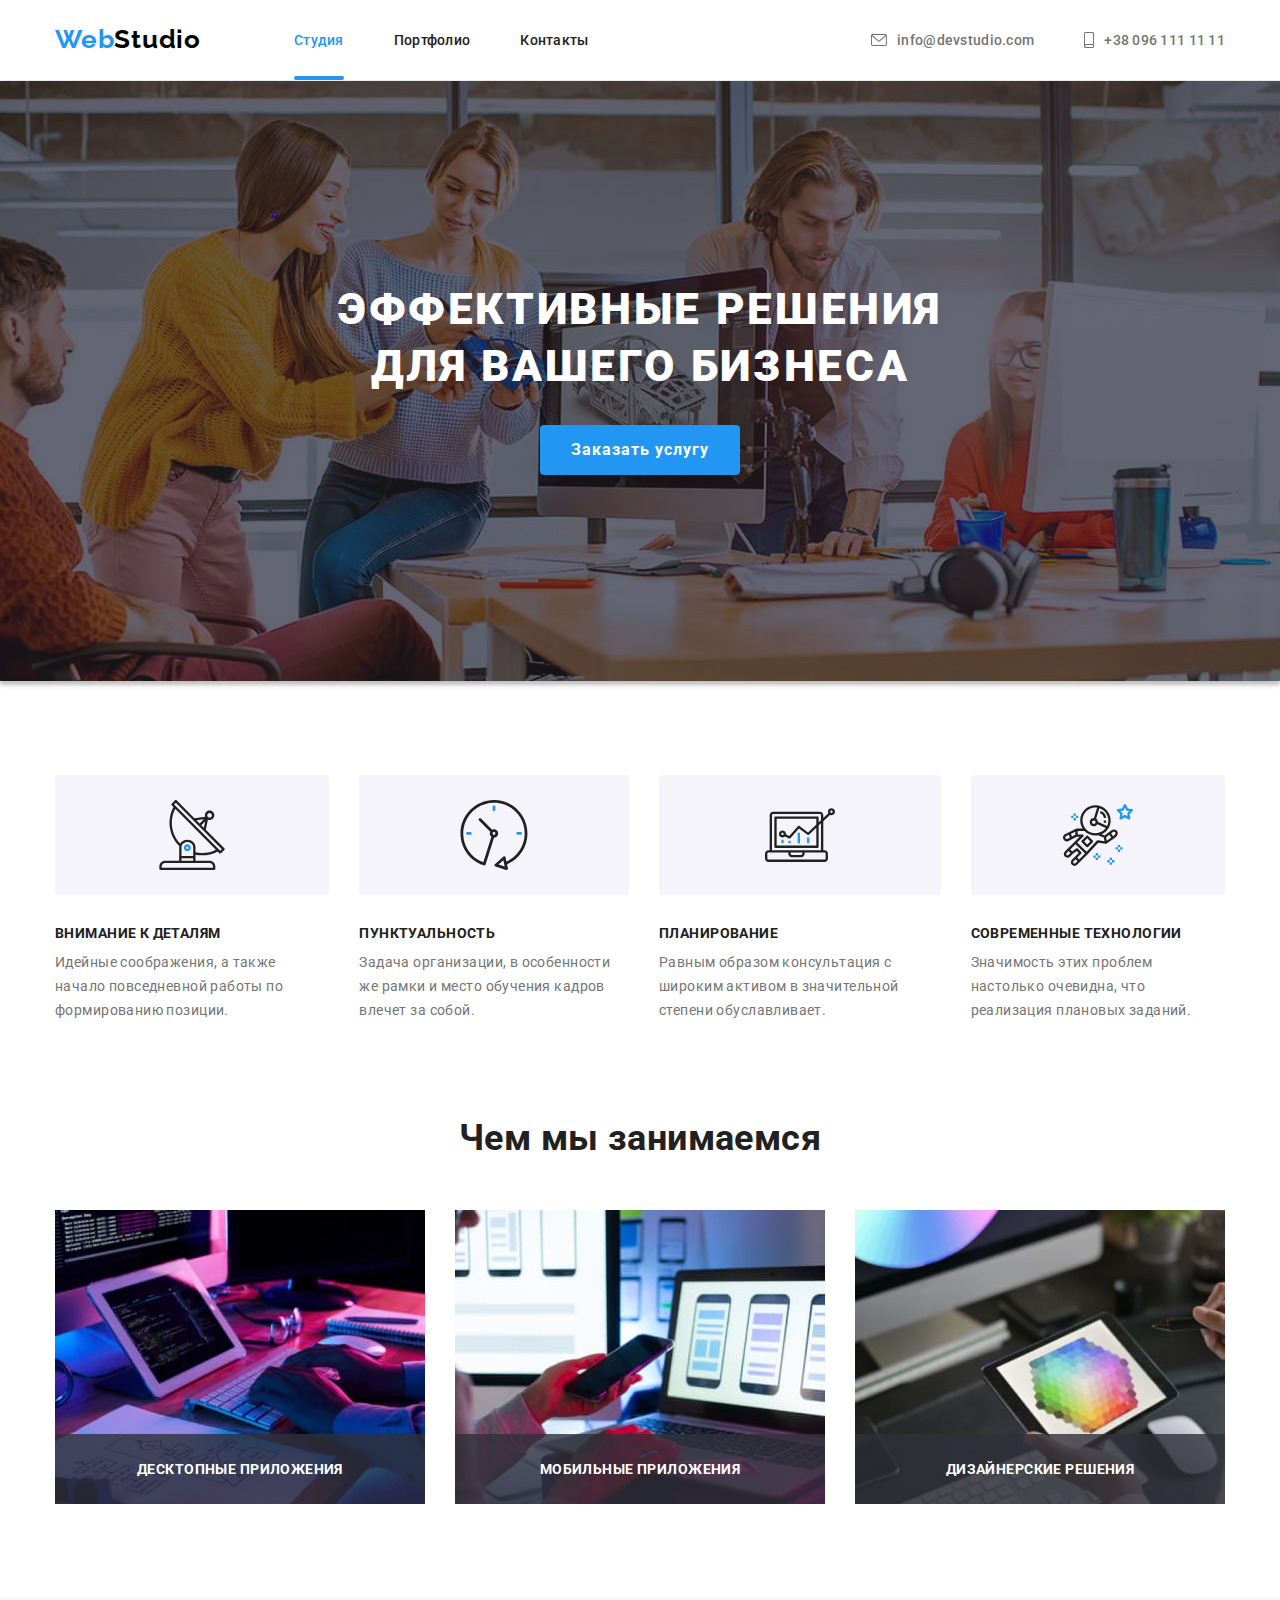
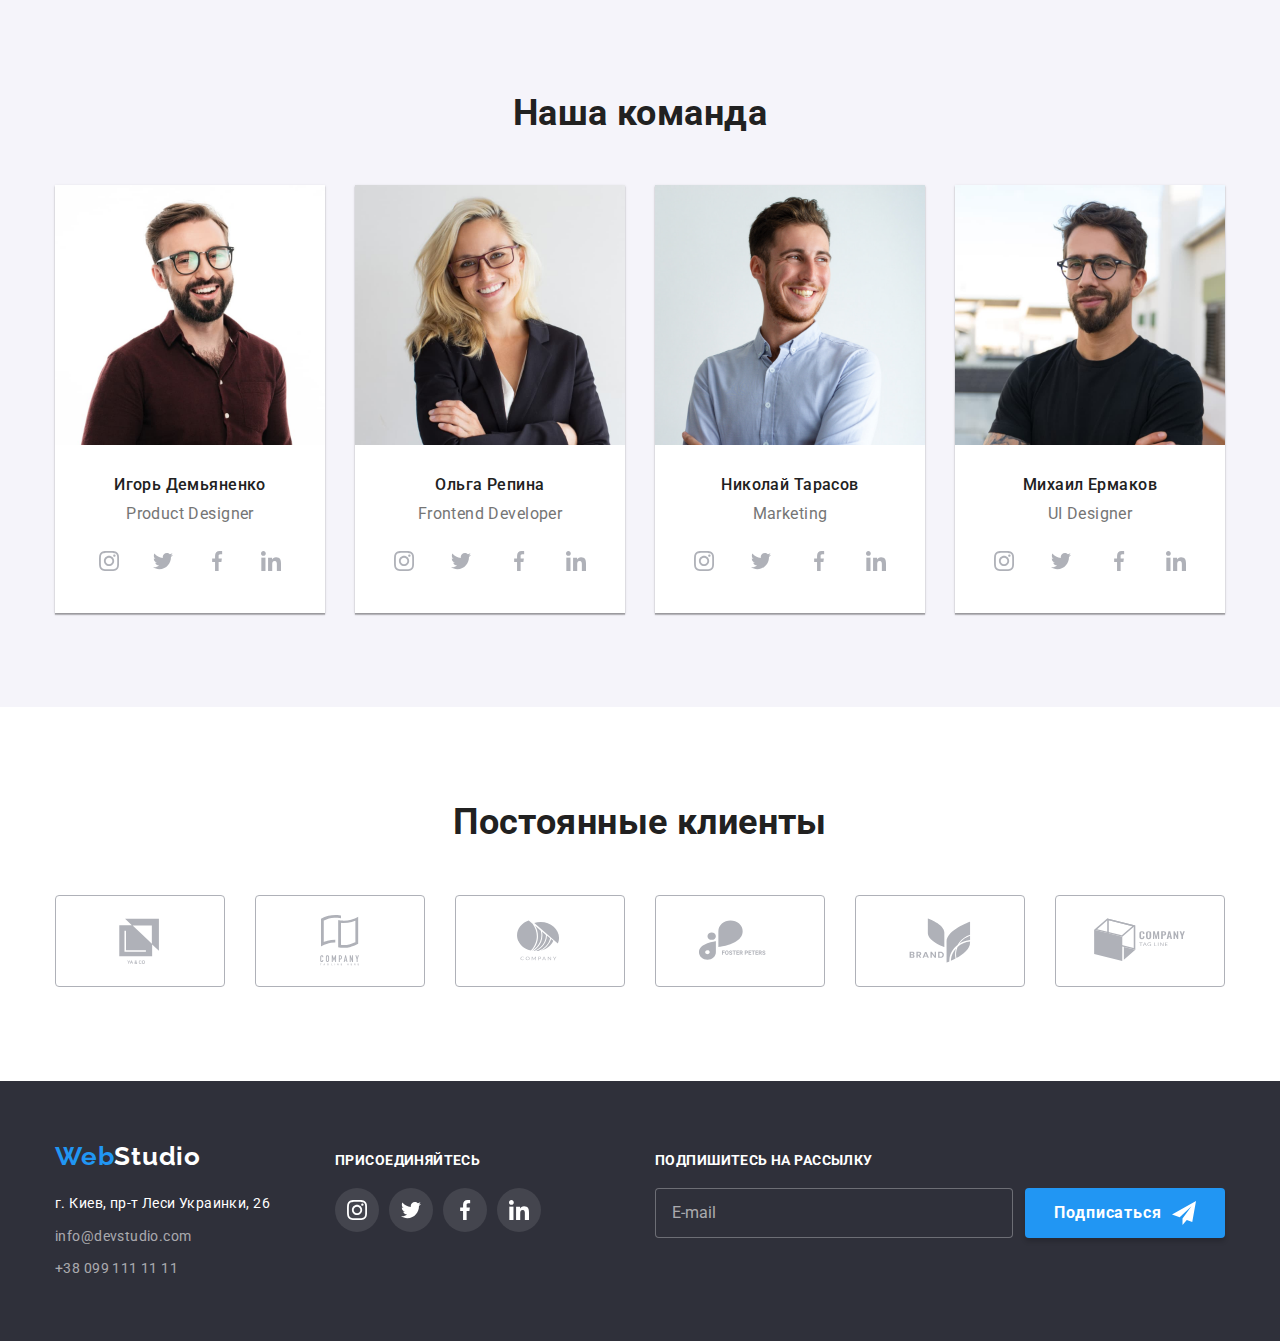
==== index.html @ 68d1105d "Initial commit" ====
<!DOCTYPE html>
<html lang="ru">
  <head>
    <meta charset="UTF-8" />
    <meta http-equiv="X-UA-Compatible" content="IE=edge" />
    <meta name="viewport" content="width=device-width, initial-scale=1.0" />
    <!-- font add-->
    <link rel="preconnect" href="https://fonts.googleapis.com" />
    <!-- оголошення майбутньго підключення-->
    <link rel="preconnect" href="https://fonts.gstatic.com" crossorigin />
    <link
      href="https://fonts.googleapis.com/css2?family=Raleway:wght@700&family=Roboto:wght@400;500;700;900&display=swap"
      rel="stylesheet"
    />
    <!-- normalaize - link sample + file downloaded -->
    <!-- https://cdnjs.cloudflare.com/ajax/libs/normalize/1.1.0/normalize.min.css -->
    <link rel="stylesheet" href="./css/modern-normalize.css" />
    <link rel="stylesheet" href="./css/styles.css" />

    <title>WebStudio</title>
  </head>
  <body class="body">
    <header class="header">
      <div class="container header-flex-box">
        <nav class="header-nav-flex-box">
          <a href="./index.html" lang="en" class="logo"
            ><span class="logo-accent"> Web</span>Studio</a
          >
          <ul class="header-menu">
            <li class="item">
              <a href="./index.html" class="header-link current underline">Студия</a>
            </li>
            <li class="item">
              <a href="./poftfolio.html" class="header-link">Портфолио</a>
            </li>
            <li class="item">
              <a href="#" class="header-link">Контакты</a>
            </li>
          </ul>
        </nav>

        <div class="header-kontakt-box">
          <ul class="header-kontakt">
            <li class="item">
              <a href="mailto:info@devstudio.com" lang="en" class="header-contact-link">
                <svg class="header-contact-mail-logo">
                  <use href="./images/logo/icons.svg#icon-envelope"></use>
                </svg>
                info@devstudio.com
              </a>
            </li>
            <li class="item">
              <a href="tel:+380961111111" class="header-contact-link">
                <svg class="header-contact-smart-logo">
                  <use href="./images/logo/icons.svg#icon-smartphone"></use>
                </svg>
                +38 096 111 11 11
              </a>
            </li>
          </ul>
        </div>
      </div>
    </header>

    <main>
      <!-- hero section -->
      <section class="section heroe heroe-background">
        <div class="container">
          <h1 class="heroe-header">Эффективные решения для вашего бизнеса</h1>
          <button type="button" class="order button" data-modal-open>Заказать услугу</button>
        </div>
      </section>

      <!-- advantages -->
      <section class="section">
        <h2 class="visually-hidden">список приимуществ</h2>
        <div class="container">
          <ul class="advantages-flex">
            <li class="adv-item">
              <div class="adv-icon-block">
                <svg><use href="./images/logo/icons.svg#icon-about-antenna-1"></use></svg>
              </div>
              <h3 class="advantages-list-header">Внимание к деталям</h3>
              <p class="advantages-text">
                Идейные соображения, а также начало повседневной работы по формированию позиции.
              </p>
            </li>
            <li class="adv-item">
              <div class="adv-icon-block">
                <svg><use href="./images/logo/icons.svg#icon-about-clock2"></use></svg>
              </div>
              <h3 class="advantages-list-header">Пунктуальность</h3>
              <p class="advantages-text">
                Задача организации, в особенности же рамки и место обучения кадров влечет за собой.
              </p>
            </li>

            <li class="adv-item">
              <div class="adv-icon-block">
                <svg><use href="./images/logo/icons.svg#icon-about-diagram-3"></use></svg>
              </div>
              <h3 class="advantages-list-header">Планирование</h3>
              <p class="advantages-text">
                Равным образом консультация с широким активом в значительной степени обуславливает.
              </p>
            </li>
            <li class="adv-item">
              <div class="adv-icon-block">
                <svg><use href="./images/logo/icons.svg#icon-about-astronau-4"></use></svg>
              </div>
              <h3 class="advantages-list-header">Современные технологии</h3>
              <p class="advantages-text">
                Значимость этих проблем настолько очевидна, что реализация плановых заданий.
              </p>
            </li>
          </ul>
        </div>
      </section>
      <!-- about -->
      <section class="section about">
        <div class="container">
          <h2 class="section-title">Чем мы занимаемся</h2>
          <ul class="about-title-margin about-box">
            <li>
              <div class="about-pic">
                <img
                  src="./images/softengineering.jpg"
                  width="370"
                  alt="разработка структуры и алгоритмов работы"
                />
                <div class="about-pic-discript">
                  <p>десктопные приложения</p>
                </div>
              </div>
            </li>
            <li>
              <div class="about-pic">
                <img
                  src="./images/ui-research.jpg"
                  width="370"
                  alt="разработка пользовательского интерфейса"
                />
                <div class="about-pic-discript">
                  <p>мобильные приложения</p>
                </div>
              </div>
            </li>
            <li>
              <div class="about-pic">
                <img src="./images/colordesign.jpg" width="370" alt="дизайн" />
                <div class="about-pic-discript">
                  <p>дизайнерские решения</p>
                </div>
              </div>
            </li>
          </ul>
        </div>
      </section>

      <!-- team members -->
      <section class="section team">
        <div class="container">
          <h2 class="section-title">Наша команда</h2>
          <ul class="team-box">
            <li class="team-member">
              <img
                src="./images/igor-demyanenko.jpg"
                width="270"
                alt="улыбающийся парень с бородой"
              />
              <h3 class="team-member-header">Игорь Демьяненко</h3>
              <p lang="en" class="team-member-text">Product Designer</p>
              <div class="team-member-socials">
                <ul class="social-box">
                  <li>
                    <a href="#">
                      <svg><use href="./images/logo/icons.svg#icon-soc-instagram"></use></svg>
                    </a>
                  </li>
                  <li>
                    <a href="#">
                      <svg><use href="./images/logo/icons.svg#icon-soc-twitter"></use></svg>
                    </a>
                  </li>
                  <li>
                    <a href="#">
                      <svg><use href="./images/logo/icons.svg#icon-soc-facebook"></use></svg>
                    </a>
                  </li>
                  <li>
                    <a href="#">
                      <svg><use href="./images/logo/icons.svg#icon-soc-linkedin"></use></svg>
                    </a>
                  </li>
                </ul>
              </div>
            </li>
            <li class="team-member">
              <img src="./images/olga-repina.jpg" width="270" alt="улыбающаяся девушка" />
              <h3 class="team-member-header">Ольга Репина</h3>
              <p lang="en" class="team-member-text">Frontend Developer</p>
              <div class="team-member-socials">
                <ul>
                  <li class="social-box">
                    <a href="#">
                      <svg><use href="./images/logo/icons.svg#icon-soc-instagram"></use></svg>
                    </a>
                  </li>
                  <li class="social-box">
                    <a href="#">
                      <svg><use href="./images/logo/icons.svg#icon-soc-twitter"></use></svg>
                    </a>
                  </li>
                  <li class="social-box">
                    <a href="#">
                      <svg><use href="./images/logo/icons.svg#icon-soc-facebook"></use></svg>
                    </a>
                  </li>
                  <li class="social-box">
                    <a href="#">
                      <svg><use href="./images/logo/icons.svg#icon-soc-linkedin"></use></svg>
                    </a>
                  </li>
                </ul>
              </div>
            </li>
            <li class="team-member">
              <img src="./images/nik-tarasov.jpg" width="270" alt="улыбающийся парень" />
              <h3 class="team-member-header">Николай Тарасов</h3>
              <p lang="en" class="team-member-text">Marketing</p>
              <div class="team-member-socials">
                <ul>
                  <li class="social-box">
                    <a href="#">
                      <svg><use href="./images/logo/icons.svg#icon-soc-instagram"></use></svg>
                    </a>
                  </li>
                  <li class="social-box">
                    <a href="#">
                      <svg><use href="./images/logo/icons.svg#icon-soc-twitter"></use></svg>
                    </a>
                  </li>
                  <li class="social-box">
                    <a href="#">
                      <svg><use href="./images/logo/icons.svg#icon-soc-facebook"></use></svg>
                    </a>
                  </li>
                  <li class="social-box">
                    <a href="#">
                      <svg><use href="./images/logo/icons.svg#icon-soc-linkedin"></use></svg>
                    </a>
                  </li>
                </ul>
              </div>
            </li>
            <li class="team-member">
              <img
                src="./images/mihail-ermakov.jpg"
                width="270"
                alt="другой улыбчивый бородатый парень"
              />
              <h3 class="team-member-header">Михаил Ермаков</h3>
              <p lang="en" class="team-member-text">UI Designer</p>
              <div class="team-member-socials">
                <ul>
                  <li class="social-box">
                    <a href="#">
                      <svg><use href="./images/logo/icons.svg#icon-soc-instagram"></use></svg>
                    </a>
                  </li>
                  <li class="social-box">
                    <a href="#">
                      <svg><use href="./images/logo/icons.svg#icon-soc-twitter"></use></svg>
                    </a>
                  </li>
                  <li class="social-box">
                    <a href="#">
                      <svg><use href="./images/logo/icons.svg#icon-soc-facebook"></use></svg>
                    </a>
                  </li>
                  <li class="social-box">
                    <a href="#">
                      <svg><use href="./images/logo/icons.svg#icon-soc-linkedin"></use></svg>
                    </a>
                  </li>
                </ul>
              </div>
            </li>
          </ul>
        </div>
      </section>
      <!-- clients -->
      <section class="section clients">
        <div class="container">
          <h2 class="section-title">Постоянные клиенты</h2>
          <ul class="clients-flex">
            <li>
              <a href="#" class="client-list-item"
                ><svg><use href="./images/logo/icons.svg#icon-p-yg"></use></svg>
              </a>
            </li>
            <li>
              <a href="#" class="client-list-item">
                <svg><use href="./images/logo/icons.svg#icon-p-windows"></use></svg>
              </a>
            </li>
            <li>
              <a href="#" class="client-list-item">
                <svg><use href="./images/logo/icons.svg#icon-p-nut-shell"></use></svg>
              </a>
            </li>
            <li>
              <a href="#" class="client-list-item">
                <svg><use href="./images/logo/icons.svg#icon-p-foster"></use></svg>
              </a>
            </li>
            <li>
              <a href="#" class="client-list-item">
                <svg><use href="./images/logo/icons.svg#icon-p-soy-brand"></use></svg>
              </a>
            </li>
            <li>
              <a href="#" class="client-list-item">
                <svg><use href="./images/logo/icons.svg#icon-p-box-company"></use></svg>
              </a>
            </li>
          </ul>
        </div>
      </section>
    </main>
    <!-- Footrer-->
    <footer class="footer">
      <div class="container">
        <div class="footer-flex">
          <div class="adress-block">
            <a href="./index.html" lang="en" class="footer-logo logo"
              ><span class="logo-accent"> Web</span>Studio</a
            >
            <address>
              <ul class="footer-list">
                <li class="item">
                  <a
                    href="https://goo.gl/maps/paLrzJ1DZaffjFaJ6"
                    target="_blank"
                    rel="noopener noreferrer"
                    class="footer-adress"
                  >
                    г. Киев, пр-т Леси Украинки, 26
                  </a>
                </li>
                <li class="item">
                  <a href="mailto:info@devstudio.com" lang="en" class="footer-contact"
                    >info@devstudio.com</a
                  >
                </li>
                <li class="item">
                  <a href="tel:+380991111111" class="footer-contact">+38 099 111 11 11</a>
                </li>
              </ul>
            </address>
          </div>

          <div class="footer-socials">
            <p>присоединяйтесь</p>
            <div>
              <ul class="footer-social-links-block">
                <li>
                  <a href="#">
                    <svg>
                      <use href="./images/logo/icons.svg#icon-soc-instagram"></use>
                    </svg>
                  </a>
                </li>
                <li>
                  <a href="#">
                    <svg>
                      <use href="./images/logo/icons.svg#icon-soc-twitter"></use>
                    </svg>
                  </a>
                </li>
                <li>
                  <a href="#">
                    <svg>
                      <use href="./images/logo/icons.svg#icon-soc-facebook"></use>
                    </svg>
                  </a>
                </li>
                <li>
                  <a href="#">
                    <svg>
                      <use href="./images/logo/icons.svg#icon-soc-linkedin"></use>
                    </svg>
                  </a>
                </li>
              </ul>
            </div>
          </div>

          <div class="footer-subscribe">
            <p>Подпишитесь на рассылку</p>

            <form class="footer-subscribe-form">
            <label for="subscibe-email"></label>
            <input type="email" name="subscibe-email" id="subscibe-email" class="subscribe-email-box"
            placeholder="E-mail"/>
            <button type="submit" class="subs button">
                Подписаться
                <svg class="subs-button-icon">
                  <use href="./images/logo/icons.svg#icon-subscribe-icon"></use>
                </svg>
            </button>
            </form>
          </div>
        </div>

          
        </div>
      </div>
    </footer>

    <!-- modal -->
    <section>
      <div class="modal-overlay is-hidden" data-modal>
        <div class="modal-box">
          <button type="button" class="modal-close-button" data-modal-close>
            <svg class="modal-close-button-icon">
              <use href="./images/logo/icons.svg#icon-close-cross"></use>
            </svg>
          </button>

               
          <form class="contact-request-form" name="contact-request-form" autocomplete="on">
             <h3>Оставьте свои данные, мы вам перезвоним</h3>
            <div class="form-field">
              <label for="name" class="form-input-title">Имя</label>
              <div class="form-input-inner">
                <input id="name" type="text" name="request-name" class="form-input-cell" />
                <svg class="form-input-icon">
                  <use href="./images/logo/icons.svg#icon-form-name"></use>
                </svg>
              </div>
            </div>
            <div class="form-field">
              <label for="phone" class="form-input-title">Телефон</label>
              <div class="form-input-inner">
                <input id="phone" type="tel" name="request-phone" class="form-input-cell" />
                <svg class="form-input-icon">
                  <use href="./images/logo/icons.svg#icon-form-phone"></use>
                </svg>
              </div>
            </div>
            <div class="form-field">
              <label for="email" class="form-input-title">Почта</label>
              <div class="form-input-inner">
                <input id="email" type="email" name="request-email" class="form-input-cell" />
                <svg class="form-input-icon">
                  <use href="./images/logo/icons.svg#icon-form-mail"></use>
                </svg>
              </div>
            </div>
            <div class="form-field">
              <label for="comment" class="form-input-title">Комментарий</label>
              <textarea
              id="comment"
              name="comment"
              class="form-input-cell"
              placeholder="Введите текст"></textarea>
            </div>

            <div class="licence-agree-check">
              <input id="form-licence" type="checkbox"    
                name="hobby" value="sports" checked class="licence-checkbox"/>
             
              <label for="form-licence" class="licence-link">
                 <span class="icon-input"></span>
                  Соглашаюсь с рассылкой и принимаю &nbsp;
                  <a href="#"> Условия договора</a>
              </label>
            </div>
            <button type="submit" class="form button">Отправить</button>
          </form>
          
        </div>
      </div>
    </section>
    <script src="./js/modal.js"></script>
  </body>
</html>
---- css/styles.css ----
:root {
  --accent-color: #2196f3;
  --hover-accent-color: #188ce8;
  --header-contact-color: #757575;
  --header-link-color: #212121;
  --plain-text: #757575;
  --header-color: #212121;
  --background-white: #ffffff;
  --contrast-background: #2f303a;
  --body-accent-background: #f5f4fa;
  --footer-contact-color: rgba(255, 255, 255, 0.6);
  --dark-color-for-light-theme-logo: #000000;
  --light-color-for-dark-theme-logo: #ffffff;
  --project-list-border: #eeeeee;
  --header-border: #ececec;
  --social-madia-logo-color: #afb1b8;
  --heroe-background: #c4c4c4;
  --heroe-overlay: rgba(47, 48, 58, 0.4);
  --project-overlay: rgba(33, 150, 243, 0.9);
  --modal-over-color: rgba(0, 0, 0, 0.2);
  --footer-social-background: rgba(255, 255, 255, 0.1);
  --footer-modal-border-color: rgba(255, 255, 255, 0.3);
  --about-gradient-color: rgba(47, 48, 58, 0.8);
  --time-func: cubic-bezier(0.4, 0, 0.2, 1);
  --form-input-border: rgba(33, 33, 33, 0.2);
  --placeholder-text-color: rgba(117, 117, 117, 0.5);
  --button-shadow-color: rgba(0, 0, 0, 0.15);
}

/* Стили для обнуления верхних отступов у элементов */
h1,
h2,
h3,
p,
ul,
li {
  list-style: none;
  padding: 0px;
  margin: 0px;
}

/* Класс для обнуления базовых свойств у списков (ul) */
/* .list { */
/* list-style: none; */
/* padding-left: 0; */
/* margin: 0; */
/* } */

/* Класс для обнуления базовых свойств у ссылок */
a {
  text-decoration: none;
  color: inherit;
}

/* Свойства для корректного отображения картинок */
img,
svg {
  display: block;
  max-width: 100%;
  height: auto;
}

/* input, */
/* textarea { */
/* outline: none; */
/* } */

/* Свойства для обнуления курсива у address */

/* address { */
/* font-style: normal; */
/* }  */

*:focus-visible {
  outline: 1px solid var(--hover-accent-color);
}

.visually-hidden {
  position: absolute;
  width: 1px;
  height: 1px;
  margin: -1px;
  border: 0;
  padding: 0;
  white-space: nowrap;
  clip-path: inset(100%);
  clip: rect(0 0 0 0);
  overflow: hidden;
}

.body {
  font-family: 'Roboto', 'Arial', sans-serif;
  background-color: var(--background-white);
  color: var(--plain-text);
  font-size: 14px;
  letter-spacing: 0.03em;
}

.container {
  width: 1200px;
  padding-left: 15px;
  padding-right: 15px;
  margin-left: auto;
  margin-right: auto;
}

.section {
  padding-top: 94px;
  padding-bottom: 94px;
  text-align: center;
}

.header-flex-box {
  display: flex;
  align-items: center;
}

.header-nav-flex-box {
  display: flex;
  align-items: center;
}

.header-menu {
  display: flex;
  margin-left: 93px;
}

.header-menu .item + .item {
  margin-left: 50px;
}

.header-kontakt-box {
  margin-left: auto;
}

.header-kontakt {
  display: flex;
  color: var(--header-contact-color);
  align-items: center;
}

.header-kontakt > .item:nth-child(2) {
  margin-left: 50px;
}

.header-contact-smart-logo {
  width: 10px;
  height: 16px;
  margin-right: 10px;
  fill: currentColor;
}
.header-contact-mail-logo {
  width: 16px;
  height: 12px;
  margin-right: 10px;
  fill: currentColor;
}

.logo-accent {
  color: var(--accent-color);
}

.header {
  background-color: var(--background-white);
  text-decoration: none;
  font-weight: 500;
  line-height: 1.15;
  letter-spacing: 0.02em;
  border-bottom: 1px solid var(--header-border);
}

.header-link {
  display: block; /* превращает в блочный элемент*/
  color: var(--header-link-color);
  text-decoration: none;
  padding-top: 32px; /* применение именно для линка увеличивает рабочую зону ссілки*/
  padding-bottom: 32px;
  transition: color 250ms var(--time-func);
}

.logo {
  text-decoration: none;
  font-family: 'Raleway', 'Arial', sans-serif;
  font-weight: 700;
  font-size: 26px;
  line-height: 1.2;
  letter-spacing: 0.03em;
  color: var(--dark-color-for-light-theme-logo);
}

.header-contact-link {
  display: flex;
  align-items: center;
  color: var(--header-contact-color);
  text-decoration: none;
  padding-top: 32px;
  /* применение именно для линка увеличивает рабочую зону ссілки*/
  padding-bottom: 32px;
  transition: color 250ms var(--time-func);
}

.header-contact-link:hover,
.header-contact-link:focus,
.header-contact-link:active {
  color: var(--accent-color);
}

.header-link:hover,
.header-link:focus,
.header-link:active,
.current {
  color: var(--accent-color);
}

.current.underline {
  position: relative;
}

.underline::after {
  content: '';
  position: absolute;
  display: block;
  width: 100%;
  height: 4px;
  border-radius: 2px;
  background-color: var(--accent-color);
  bottom: 0px;
}

.heroe {
  position: relative;
  padding-top: 200px;
  padding-bottom: 200px;
  background-color: var(--heroe-background);
  box-shadow: 0px 4px 4px rgba(0, 0, 0, 0.25);
}

.heroe-background {
  max-width: 1600px;
  height: 600px;
  margin-left: auto;
  margin-right: auto;
  background-image: linear-gradient(to right, var(--heroe-overlay), var(--heroe-overlay)),
    url(../images/main-page/hero-background.jpg);
  background-repeat: no-repeat;
  background-position: center;
  background-size: cover;
}

.heroe-header {
  width: 700px;
  margin-left: auto;
  margin-right: auto;
  color: var(--light-color-for-dark-theme-logo);
  font-weight: 900;
  font-size: 44px;
  line-height: 1.3;
  text-transform: uppercase;
  letter-spacing: 0.06em;
}

.button {
  min-width: 200px;
  min-height: 50px;
  text-align: center;
  color: var(--light-color-for-dark-theme-logo);
  background-color: var(--accent-color);
  border: 1px solid transparent;
  cursor: pointer;
  /* padding-top: 10px;
  padding-bottom: 10px; */
  border-radius: 4px;
  font-weight: 700;
  font-size: 16px;
  line-height: 1.88;
  letter-spacing: 0.06em;
  box-shadow: 0px 4px 4px var(--button-shadow-color);
  transition: box-shadow 250ms var(--time-func), background-color 250ms var(--time-func);
}

.order.button {
  margin-top: 30px;
}
/* .oredr */
.button:hover,
.button:focus {
  background-color: var(--hover-accent-color);
  box-shadow: 0px 4px 4px var(--button-shadow-color);
}

.modal-close-button {
  position: absolute;
  top: 8px;
  right: 8px;

  padding: 0;
  display: flex;
  /* margin: 8px; */
  width: 30px;
  height: 30px;
  border: 1px solid rgba(0, 0, 0, 0.1);
  border-radius: 50%;
  background-color: var(--background-white);
  color: var(--dark-color-for-light-theme-logo);
  align-items: center;
  justify-content: center;
  transition: color 250ms var(--time-func);
}

.modal-close-button-icon {
  display: block;
  width: 11px;
  height: 11px;
  fill: currentColor;
}

.modal-close-button:hover,
.modal-close-button:focus {
  color: var(--hover-accent-color);
}

.modal-overlay.is-hidden {
  opacity: 0;
  pointer-events: none;
  visibility: hidden;
}

.advantages-flex {
  display: flex;
  text-align: left;
}

.advantages-flex > .item {
  width: 270px;
}

.advantages-flex .adv-item + .adv-item {
  margin-left: 30px;
}

.adv-item svg {
  width: 70px;
  height: 70px;
}

.adv-icon-block {
  display: flex;
  align-items: center;
  justify-content: center;
  height: 120px;
  border-radius: 4px;
  background-color: var(--body-accent-background);
}

.advantages-list-header {
  margin-top: 30px;
  font-size: 14px;
  line-height: 1.15;
  margin-bottom: 10px;
  text-transform: uppercase;
  color: var(--header-color);
}
.advantages-text {
  line-height: 1.7;
}

.about {
  padding-top: 0px;
}

.about-box {
  display: flex;
  justify-content: space-between;
}

.about-pic {
  position: relative;
}

.about-pic-discript {
  display: flex;
  align-items: center;
  justify-content: center;
  position: absolute;
  bottom: 0;
  width: 100%;
  height: 70px;
  background-image: linear-gradient(
    to right,
    var(--about-gradient-color),
    var(--about-gradient-color)
  );
}

.about-pic-discript p {
  text-align: center;
  text-transform: uppercase;
  font-weight: 700;
  color: var(--light-color-for-dark-theme-logo);
}

.section-title {
  font-size: 36px;
  line-height: 1.2;

  color: var(--header-color);
  margin-bottom: 50px;
}

.team {
  background-color: var(--body-accent-background);
}

.team-member-header {
  font-weight: 500;
  font-size: 16px;
  line-height: 1.2;
  padding-top: 30px;
  color: var(--header-color);
}

.team-member-text {
  font-weight: 400;
  font-size: 16px;
  line-height: 1.2;
  margin-top: 10px;
}

.team-member {
  background-color: var(--background-white);
  box-shadow: 0px 1px 3px rgba(0, 0, 0, 0.12), 0px 1px 1px rgba(0, 0, 0, 0.14),
    0px 2px 1px rgba(0, 0, 0, 0.2);
  padding-bottom: 30px;
}

.team-box {
  display: flex;
  justify-content: space-between;
}

.social-box {
  display: inline-flex;
  color: var(--social-madia-logo-color);
  margin-left: auto;
  margin-right: auto;
}

.social-box a {
  display: flex;
  justify-content: center;
  align-items: center;
  fill: currentColor;
  border-radius: 50px;
  height: 44px;
  width: 44px;
  transition: color 250ms var(--time-func), background-color 250ms var(--time-func);
}

.social-box svg {
  width: 20px;
  height: 20px;
}

.social-box a:hover,
.social-box a:focus {
  background-color: var(--accent-color);
  color: var(--background-white);
  outline: none;
}

.team-member-socials {
  margin-top: 16px;
}

.team-member-socials li + li {
  margin-left: 10px;
}

.clients {
  background-color: var(--background-white);
}

.clients-flex {
  display: flex;
  justify-content: center;
  color: var(--social-madia-logo-color);
}

.client-list-item {
  display: flex;
  width: 170px;
  height: 92px;
  padding: 16px 32px;
  border: 1px solid var(--social-madia-logo-color);
  border-radius: 4px;
  transition: color 250ms var(--time-func), border-color 250ms var(--time-func);
}

.client-list-item svg {
  max-width: 100%;
  max-height: 100%;
  fill: currentColor;
}

.clients-flex li + li {
  margin-left: 30px;
}

.client-list-item:hover,
.client-list-item:focus {
  color: var(--accent-color);
  border-color: var(--accent-color);
  outline: none;
}

/* footer */

.footer {
  background-color: var(--contrast-background);
  padding-top: 60px;
  padding-bottom: 60px;
}

.footer-logo {
  color: var(--light-color-for-dark-theme-logo);
  text-decoration: none;
}

.footer-flex {
  display: flex;
  align-items: baseline;
}

.adress-block {
  width: 230px;
}

.footer-socials {
  margin-left: 50px;
}

.footer-socials > p {
  font-weight: 700;
  text-transform: uppercase;
  color: var(--light-color-for-dark-theme-logo);
}

.footer-social-links-block {
  display: flex;
  margin-top: 20px;
}

.footer-social-links-block a {
  display: flex;
  align-items: center;
  justify-content: center;
  width: 44px;
  height: 44px;
  border-radius: 50%;
  background-color: var(--footer-social-background);
  color: var(--light-color-for-dark-theme-logo);
  transition: background-color 250ms var(--time-func);
}

.footer-social-links-block li + li {
  margin-left: 10px;
}

.footer-social-links-block svg {
  width: 20px;
  height: 20px;
  fill: currentcolor;
}

.footer-social-links-block a:hover,
.footer-social-links-block a:focus {
  background-color: var(--accent-color);
  outline: none;
}

.footer-contact {
  font-style: normal;
  text-decoration: none;
  line-height: 1.7;
  color: var(--footer-contact-color);
  transition: color 250ms var(--time-func);
}

.footer-contact:hover,
.footer-contact:focus,
.footer-contact:active {
  color: var(--accent-color);
}

.footer-adress {
  font-style: normal;
  text-decoration: none;
  line-height: 1.7;
  color: var(--light-color-for-dark-theme-logo);
}

.footer-list .item + .item {
  margin-top: 9px;
}

.footer address {
  margin-top: 20px;
}

.footer-subscribe-form {
  margin-top: 20px;
  display: inline-flex;
}

.subscribe-email-box {
  height: 50px;
  width: 358px;
  padding: 15px 16px;
  border: 1px solid var(--footer-modal-border-color);
  border-radius: 4px;
  background-color: var(--contrast-background);
  color: var(--light-color-for-dark-theme-logo);
  font-size: 16px;
  line-height: 1.25;
  transition: border 250ms var(--time-func);
}

.subscribe-email-box::placeholder {
  color: var(--footer-contact-color);
}

.subscribe-email-box:hover,
.subscribe-email-box:focus {
  border: 1px solid var(--light-color-for-dark-theme-logo);
}

.footer-subscribe {
  margin-left: auto;
}

.footer-subscribe > p {
  font-weight: 700;
  text-transform: uppercase;
  color: var(--light-color-for-dark-theme-logo);
}

.subs.button {
  margin-left: 12px;
  display: flex;
  align-items: center;
  justify-content: center;
}

.subs-button-icon {
  height: 24px;
  width: 24px;
  fill: currentColor;
  margin-left: 10px;
}

/* protfolio page */

.portfolio-select-box {
  display: flex;
  justify-content: center;
}

.footer-social-links-block {
  display: flex;
}

.portfolio {
  padding-top: 94px;
  padding-bottom: 6px;
}

.portfolio-buttons {
  font-family: 'Roboto', 'Arial', sans-serif;
  background-color: var(--body-accent-background);
  cursor: pointer;
  border: none;
  padding: 6px 22px 6px 22px;
  border-width: 2px;
  border-radius: 4px;
  font-weight: 500;
  font-size: 16px;
  line-height: 1.8;
  letter-spacing: 0.03em;
  color: var(--header-color);

  transition: color 250ms var(--time-func), background-color 250ms var(--time-func),
    box-shadow 250ms var(--time-func);
}

.portfolio-buttons.active {
  background-color: var(--accent-color);
  color: var(--light-color-for-dark-theme-logo);
  box-shadow: 0px 3px 1px rgba(0, 0, 0, 0.1), 0px 1px 2px rgba(0, 0, 0, 0.08),
    0px 2px 2px rgba(0, 0, 0, 0.12);
  border-radius: 4px;
}

.portfolio-buttons:hover,
.portfolio-buttons:focus {
  background-color: var(--accent-color);
  color: var(--light-color-for-dark-theme-logo);
  box-shadow: 0px 3px 1px rgba(0, 0, 0, 0.1), 0px 1px 2px rgba(0, 0, 0, 0.08),
    0px 2px 2px rgba(0, 0, 0, 0.12);
}

.flex-menu-item:not(:last-child) {
  margin-right: 8px;
}

.project-samples {
  margin-top: 50px;
}

.project-list-box {
  display: flex;
  flex-wrap: wrap;
}

.project-item {
  /* display: block; */
  margin-right: 30px;
  margin-bottom: 30px;
  text-align: left;
}

.project-item-link {
  display: block;
  transition: box-shadow 250ms var(--time-func);
}

.project-item-link:hover,
.project-item-link:focus {
  box-shadow: 0px 1px 1px rgba(0, 0, 0, 0.12), 0px 4px 4px rgba(0, 0, 0, 0.06),
    1px 4px 6px rgba(0, 0, 0, 0.16);
  cursor: pointer;
}

.project-item-link:hover .project-over-text {
  transform: translatey(0);
}

.project-item:nth-child(3n) {
  margin-right: 0px;
}

.project-item:nth-last-child(-n + 3) {
  margin-bottom: 0px;
}

.project-description {
  margin-top: 4px;
  font-size: 16px;
  line-height: 1.9;
  letter-spacing: 0.03em;
}

.project-over-contain {
  position: relative;
  overflow: hidden;
  display: block;
}

.project-over-text {
  position: absolute;
  top: 0;
  width: 100%;
  height: 100%;
  transform: translatey(101%);
  padding: 63px 24px;
  font-size: 18px;
  line-height: 1.56;
  color: var(--light-color-for-dark-theme-logo);
  background-color: var(--project-overlay);
  overflow: hidden;
  transition: transform 250ms var(--time-func), opacity 250ms var(--time-func);
}

.project-header {
  font-size: 18px;
  line-height: 2;
  color: var(--header-color);
}

.project-list-border {
  padding: 20px 24px 20px 24px;
  border-left: 1px solid var(--project-list-border);
  border-right: 1px solid var(--project-list-border);
  border-bottom: 1px solid var(--project-list-border);
}

/* Modal FORM */

.modal-overlay {
  position: fixed;
  top: 0;
  left: 0;
  width: 100%;
  height: 100%;
  opacity: 1;
  background-color: var(--modal-over-color);
  transition: opacity 250ms var(--time-func), visibility 250ms var(--time-func);
}

.modal-box {
  position: fixed;
  /* display: flex; */
  left: 50%;
  top: 50%;
  opacity: 1;
  transform: translate(-50%, -50%);
  width: 528px;
  max-height: 581px;
  height: 100%;
  padding: 40px;
  background-color: var(--background-white);
  transition: opacity 250ms var(--time-func), visibility 250ms var(--time-func);

  box-shadow: 0px 1px 3px rgba(0, 0, 0, 0.12), 0px 1px 1px rgba(0, 0, 0, 0.14),
    0px 2px 1px rgba(0, 0, 0, 0.2);
  border-radius: 4px;
}

.contact-request-form {
  text-align: center;
}

.contact-request-form > div:nth-last-child(3) {
  margin-bottom: 20px;
}

.modal-box h3 {
  font-weight: 700;
  font-size: 20px;
  line-height: 1.15;

  letter-spacing: 0.03em;
  color: var(--header-link-color);
  margin-bottom: 12px;
}

.form-input-title {
  display: block;
  font-size: 12px;
  line-height: 1.12;
  letter-spacing: 0.01em;
  color: var(--header-contact-color);
  margin-bottom: 4px;
}

.form-input-cell {
  display: block;
  width: 100%;
  height: 40px;
  border: 1px solid var(--form-input-border);
  border-radius: 4px;
  padding: 12px 16px 12px 42px;
  color: var(--header-color);
  transition: border 250ms var(--time-func);
}

.form-input-cell:focus {
  border: 1px solid var(--hover-accent-color);
  outline: none;
}

.form-input-cell:focus + .form-input-icon {
  fill: var(--hover-accent-color);
}
/* outline при фокус для форм ввода */
/* .form-input-cell:focus-visible { */
/* outline: 1px solid var(--hover-accent-color); */
/* } */

textarea.form-input-cell {
  padding-left: 16px;
}

.form-field {
  margin-bottom: 10px;
  text-align: start;
}

.form-input-cell::placeholder {
  font-size: 14px;
  line-height: 1.12;
  letter-spacing: 0.01em;
  color: var(--placeholder-text-color);
}

.licence-agree-check {
  text-align: center;
}
.licence-link > a {
  color: var(--accent-color);
  text-decoration: underline;
}
.licence-link > a:hover {
  color: var(--hover-accent-color);
}

.licence-link {
  line-height: 1.71;
  display: flex;
  align-items: center;
  justify-content: center;
}

textarea {
  resize: none;
}

textarea.form-input-cell {
  height: 120px;
}

.form.button {
  margin-top: 30px;
  align-items: center;
}

.form-input-inner {
  position: relative;
  color: var(--header-link-color);
}

.form-input-icon {
  position: absolute;
  width: 18px;
  height: 18px;
  left: 12px;
  top: 50%;
  transform: translateY(-50%);
  fill: currentColor;
  transition: fill 250ms var(--time-func);
}

.licence-checkbox {
  position: absolute;
  width: 1px;
  height: 1px;
  margin: -1px;
  border: 0;
  padding: 0;
  white-space: nowrap;
  clip-path: inset(100%);
  clip: rect(0 0 0 0);
  overflow: hidden;
}

.icon-input {
  margin-right: 8px;
  border: 2px solid var(--header-link-color);
  border-radius: 3px;
  width: 15px;
  height: 15px;
}

.licence-checkbox:checked + .licence-link .icon-input {
  background-origin: border-box;
  background-image: url(../images/logo/icon-check.svg);
  background-position: center;
  background-size: cover;
  border: none;
}
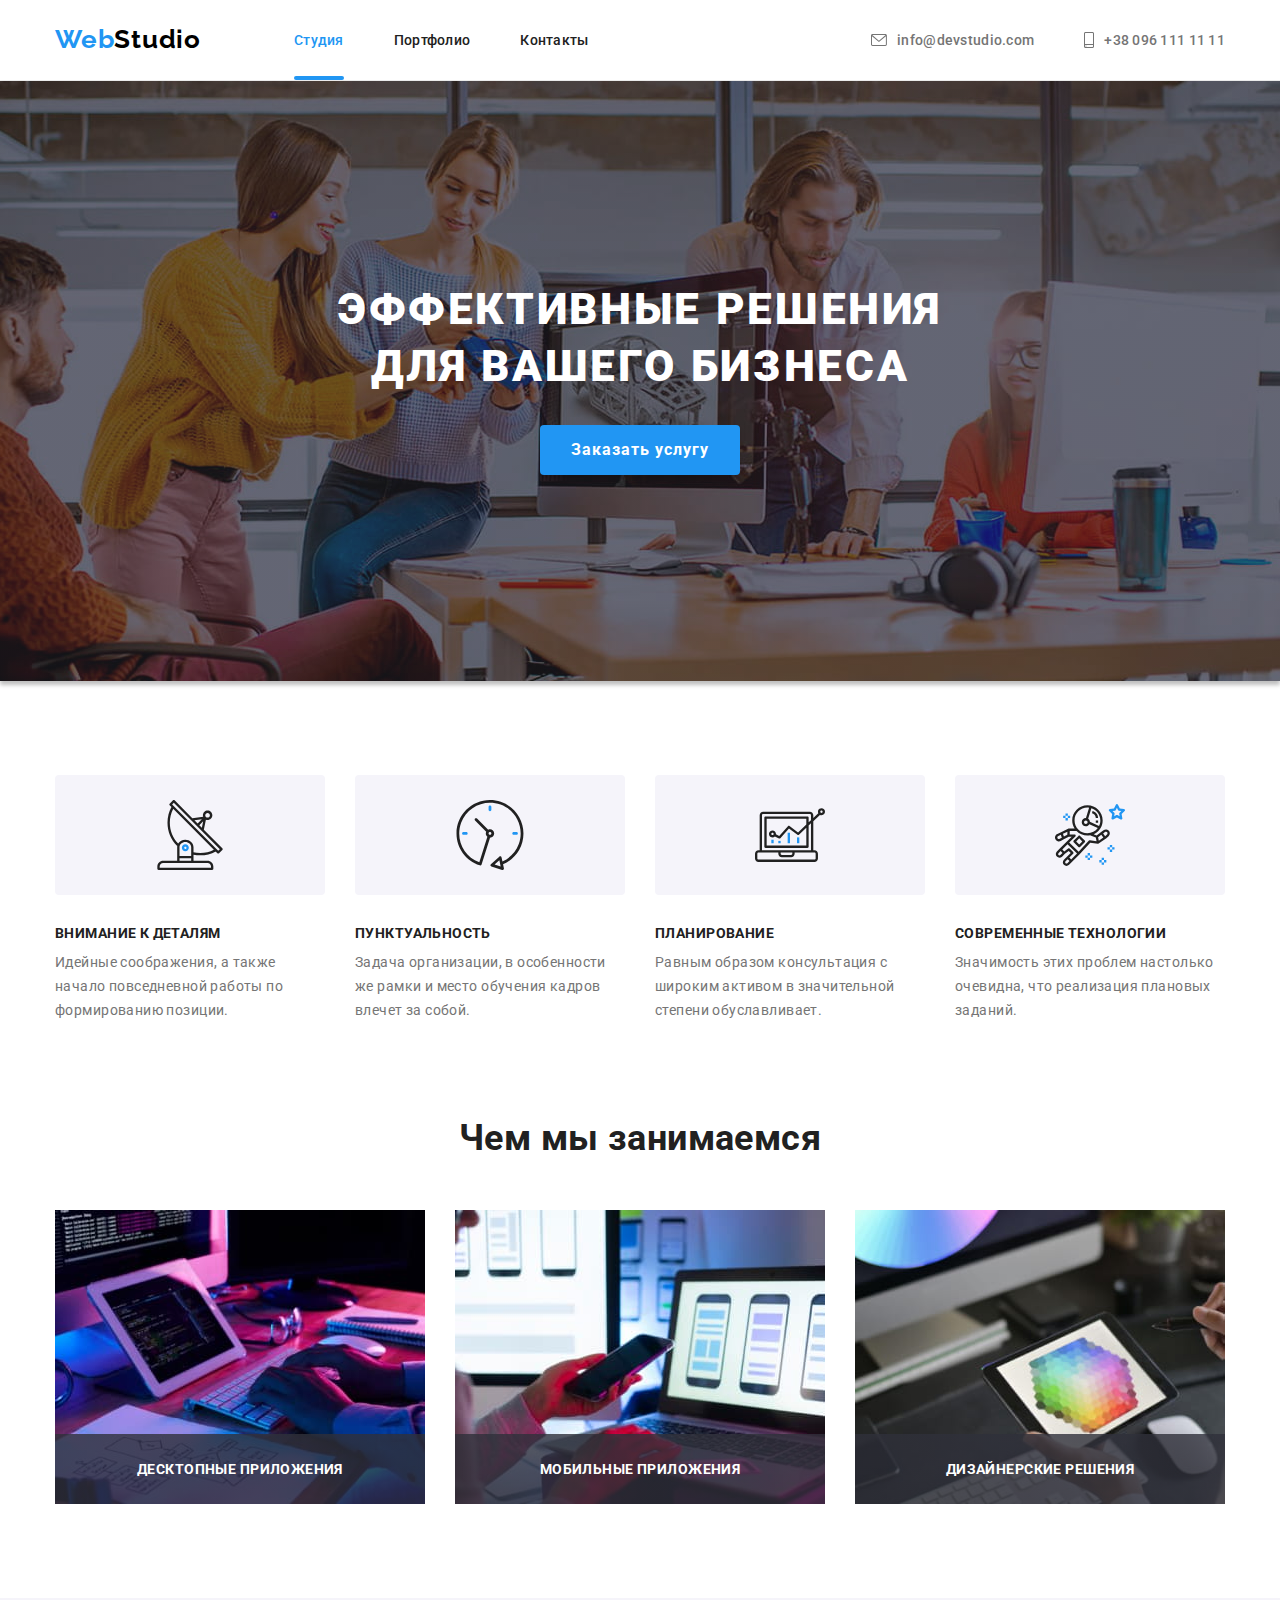
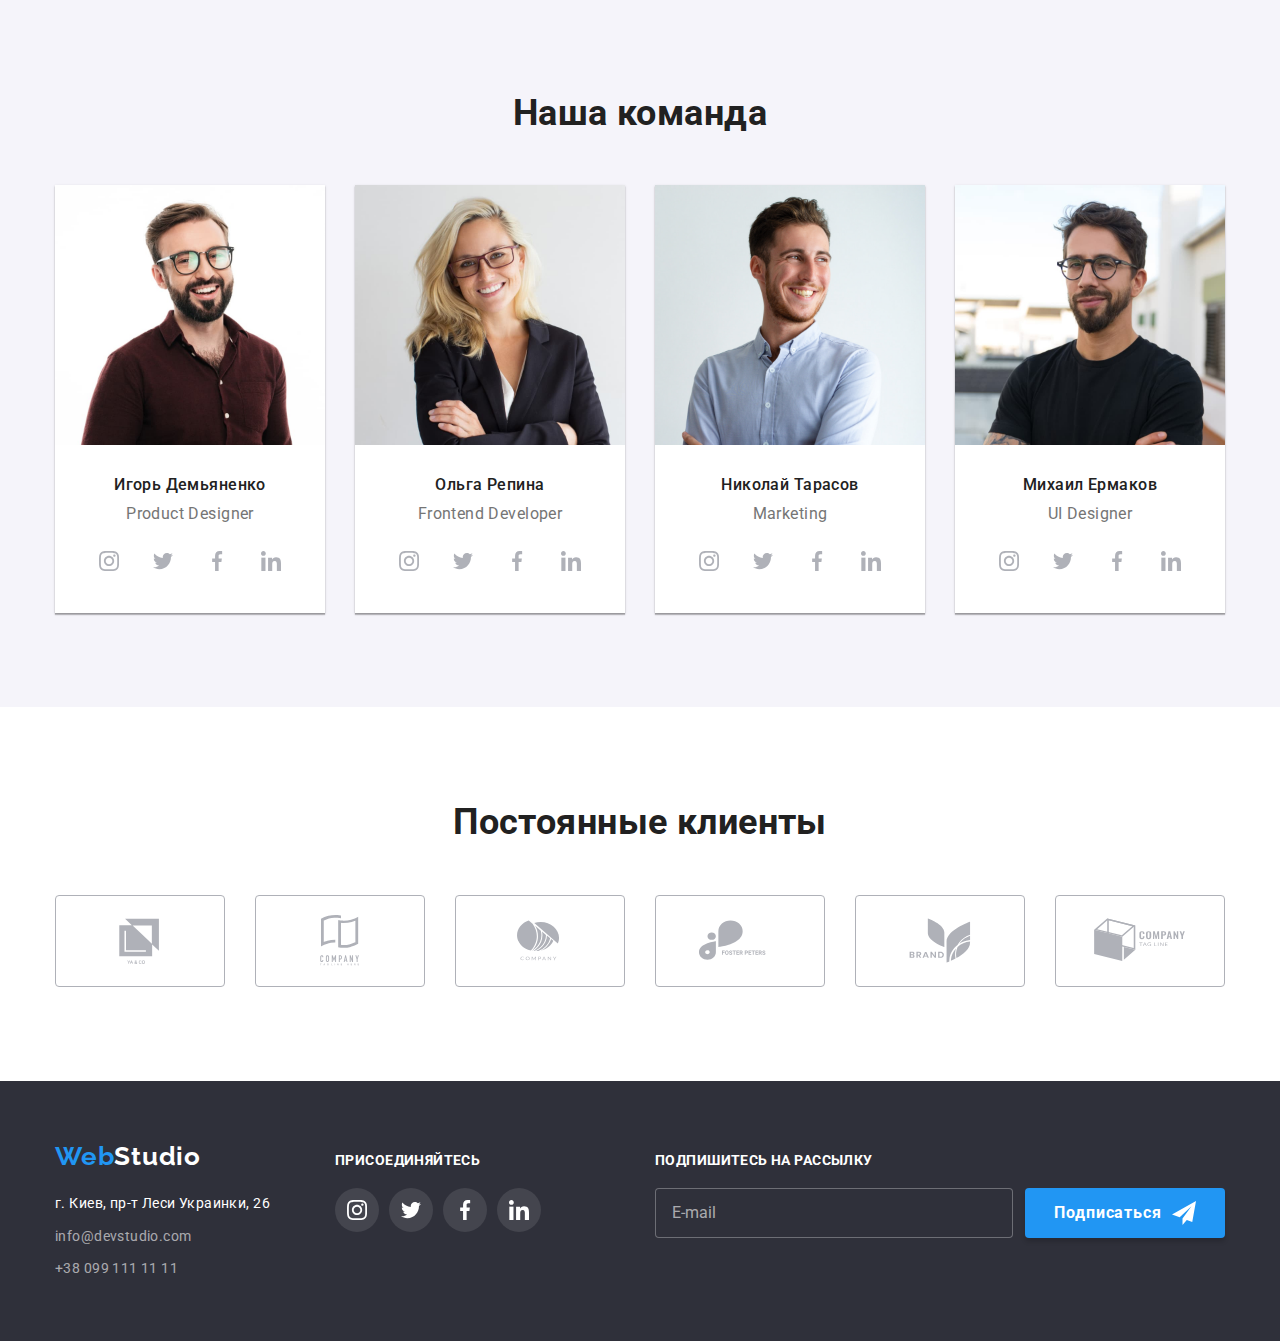
==== commit 97f34f9d: "бэм" ====
--- a/index.html
+++ b/index.html
@@ -4,6 +4,7 @@
     <meta charset="UTF-8" />
     <meta http-equiv="X-UA-Compatible" content="IE=edge" />
     <meta name="viewport" content="width=device-width, initial-scale=1.0" />
+    <link rel="icon" href="./images/fav-icon/favicon.ico"
     <!-- font add-->
     <link rel="preconnect" href="https://fonts.googleapis.com" />
     <!-- оголошення майбутньго підключення-->
@@ -21,37 +22,37 @@
   </head>
   <body class="body">
     <header class="header">
-      <div class="container header-flex-box">
-        <nav class="header-nav-flex-box">
+      <div class="container container--header">
+        <nav class="nav">
           <a href="./index.html" lang="en" class="logo"
-            ><span class="logo-accent"> Web</span>Studio</a
+            ><span class="logo__highlight"> Web</span>Studio</a
           >
-          <ul class="header-menu">
-            <li class="item">
-              <a href="./index.html" class="header-link current underline">Студия</a>
-            </li>
-            <li class="item">
-              <a href="./poftfolio.html" class="header-link">Портфолио</a>
-            </li>
-            <li class="item">
-              <a href="#" class="header-link">Контакты</a>
+          <ul class="header-menu header-menu--position">
+            <li class="header-menu__item">
+              <a href="./index.html" class="header-menu__link header-menu__link--current">Студия</a>
+            </li>
+            <li class="header-menu__item">
+              <a href="./poftfolio.html" class="header-menu__link">Портфолио</a>
+            </li>
+            <li class="header-menu__item">
+              <a href="#" class="header-menu__link">Контакты</a>
             </li>
           </ul>
         </nav>
 
-        <div class="header-kontakt-box">
-          <ul class="header-kontakt">
-            <li class="item">
-              <a href="mailto:info@devstudio.com" lang="en" class="header-contact-link">
-                <svg class="header-contact-mail-logo">
+        <div class="header-kontakt--position">
+          <ul class="header-kontakt ">
+            <li class="header-kontakt__item">
+              <a href="mailto:info@devstudio.com" lang="en" class="header-kontakt__link">
+                <svg class="header-kontakt__logo header-kontakt__logo--mail">
                   <use href="./images/logo/icons.svg#icon-envelope"></use>
                 </svg>
                 info@devstudio.com
               </a>
             </li>
-            <li class="item">
-              <a href="tel:+380961111111" class="header-contact-link">
-                <svg class="header-contact-smart-logo">
+            <li class="header-kontakt__item">
+              <a href="tel:+380961111111" class="header-kontakt__link">
+                <svg class="header-kontakt__logo header-kontakt__logo--phone">
                   <use href="./images/logo/icons.svg#icon-smartphone"></use>
                 </svg>
                 +38 096 111 11 11
@@ -64,10 +65,10 @@
 
     <main>
       <!-- hero section -->
-      <section class="section heroe heroe-background">
+      <section class="section heroe heroe__background">
         <div class="container">
-          <h1 class="heroe-header">Эффективные решения для вашего бизнеса</h1>
-          <button type="button" class="order button" data-modal-open>Заказать услугу</button>
+          <h1 class="heroe__title">Эффективные решения для вашего бизнеса</h1>
+          <button type="button" class="button button--heroe" data-modal-open>Заказать услугу</button>
         </div>
       </section>
 
@@ -75,41 +76,41 @@
       <section class="section">
         <h2 class="visually-hidden">список приимуществ</h2>
         <div class="container">
-          <ul class="advantages-flex">
-            <li class="adv-item">
-              <div class="adv-icon-block">
-                <svg><use href="./images/logo/icons.svg#icon-about-antenna-1"></use></svg>
-              </div>
-              <h3 class="advantages-list-header">Внимание к деталям</h3>
-              <p class="advantages-text">
+          <ul class="advantages">
+            <li class="advantages__item">
+              <div class="advantages__icon-section">
+                <svg class="advantages__icon"><use href="./images/logo/icons.svg#icon-about-antenna-1"></use></svg>
+              </div>
+              <h3 class="advantages__title">Внимание к деталям</h3>
+              <p class="advantages__text">
                 Идейные соображения, а также начало повседневной работы по формированию позиции.
               </p>
             </li>
-            <li class="adv-item">
-              <div class="adv-icon-block">
-                <svg><use href="./images/logo/icons.svg#icon-about-clock2"></use></svg>
-              </div>
-              <h3 class="advantages-list-header">Пунктуальность</h3>
-              <p class="advantages-text">
+            <li class="advantages__item ">
+              <div class="advantages__icon-section">
+                <svg class="advantages__icon"><use href="./images/logo/icons.svg#icon-about-clock2"></use></svg>
+              </div>
+              <h3 class="advantages__title">Пунктуальность</h3>
+              <p class="advantages__text">
                 Задача организации, в особенности же рамки и место обучения кадров влечет за собой.
               </p>
             </li>
 
-            <li class="adv-item">
-              <div class="adv-icon-block">
-                <svg><use href="./images/logo/icons.svg#icon-about-diagram-3"></use></svg>
-              </div>
-              <h3 class="advantages-list-header">Планирование</h3>
-              <p class="advantages-text">
+            <li class="advantages__item">
+              <div class="advantages__icon-section">
+                <svg class="advantages__icon"><use href="./images/logo/icons.svg#icon-about-diagram-3"></use></svg>
+              </div>
+              <h3 class="advantages__title">Планирование</h3>
+              <p class="advantages__text">
                 Равным образом консультация с широким активом в значительной степени обуславливает.
               </p>
             </li>
-            <li class="adv-item">
-              <div class="adv-icon-block">
-                <svg><use href="./images/logo/icons.svg#icon-about-astronau-4"></use></svg>
-              </div>
-              <h3 class="advantages-list-header">Современные технологии</h3>
-              <p class="advantages-text">
+            <li class="advantages__item">
+              <div class="advantages__icon-section">
+                <svg class="advantages__icon"><use href="./images/logo/icons.svg#icon-about-astronau-4"></use></svg>
+              </div>
+              <h3 class="advantages__title">Современные технологии</h3>
+              <p class="advantages__text">
                 Значимость этих проблем настолько очевидна, что реализация плановых заданий.
               </p>
             </li>
@@ -117,39 +118,39 @@
         </div>
       </section>
       <!-- about -->
-      <section class="section about">
+      <section class="section  section--about">
         <div class="container">
-          <h2 class="section-title">Чем мы занимаемся</h2>
-          <ul class="about-title-margin about-box">
-            <li>
-              <div class="about-pic">
-                <img
+          <h2 class="section-title section-title_position">Чем мы занимаемся</h2>
+          <ul class="about">
+            <li class="about__item">
+              <div class="about__branch">
+                <img class="about__pic"
                   src="./images/softengineering.jpg"
-                  width="370"
+                  
                   alt="разработка структуры и алгоритмов работы"
                 />
-                <div class="about-pic-discript">
-                  <p>десктопные приложения</p>
+                <div class="about__pic--overlay">
+                  <p class="about__text">десктопные приложения</p>
                 </div>
               </div>
             </li>
-            <li>
-              <div class="about-pic">
-                <img
+            <li class="about__item">
+              <div class="about__branch">
+                <img class="about__pic"
                   src="./images/ui-research.jpg"
-                  width="370"
+                  
                   alt="разработка пользовательского интерфейса"
                 />
-                <div class="about-pic-discript">
-                  <p>мобильные приложения</p>
+                <div class="about__pic--overlay">
+                  <p class="about__text">мобильные приложения</p>
                 </div>
               </div>
             </li>
-            <li>
-              <div class="about-pic">
-                <img src="./images/colordesign.jpg" width="370" alt="дизайн" />
-                <div class="about-pic-discript">
-                  <p>дизайнерские решения</p>
+            <li class="about__item">
+              <div class="about__branch">
+                <img class="about__pic" src="./images/colordesign.jpg" width="370" alt="дизайн" />
+                <div class="about__pic--overlay">
+                  <p class="about__text">дизайнерские решения</p>
                 </div>
               </div>
             </li>
@@ -158,129 +159,128 @@
       </section>
 
       <!-- team members -->
-      <section class="section team">
+      <section class="section section_team">
         <div class="container">
-          <h2 class="section-title">Наша команда</h2>
-          <ul class="team-box">
+          <h2 class="section-title section-title_position">Наша команда</h2>
+          <ul class="team">
             <li class="team-member">
-              <img
+              <img class="team-member__pic"
                 src="./images/igor-demyanenko.jpg"
-                width="270"
+                
                 alt="улыбающийся парень с бородой"
               />
-              <h3 class="team-member-header">Игорь Демьяненко</h3>
-              <p lang="en" class="team-member-text">Product Designer</p>
-              <div class="team-member-socials">
-                <ul class="social-box">
-                  <li>
-                    <a href="#">
-                      <svg><use href="./images/logo/icons.svg#icon-soc-instagram"></use></svg>
-                    </a>
-                  </li>
-                  <li>
-                    <a href="#">
-                      <svg><use href="./images/logo/icons.svg#icon-soc-twitter"></use></svg>
-                    </a>
-                  </li>
-                  <li>
-                    <a href="#">
-                      <svg><use href="./images/logo/icons.svg#icon-soc-facebook"></use></svg>
-                    </a>
-                  </li>
-                  <li>
-                    <a href="#">
-                      <svg><use href="./images/logo/icons.svg#icon-soc-linkedin"></use></svg>
+              <h3 class="team-member__name">Игорь Демьяненко</h3>
+              <p lang="en" class="team-member__position">Product Designer</p>
+              <div class="socials__position">
+                <ul class="socials__list">
+                  <li class="socials__item">
+                    <a href="#"  class="socials__link socials__link--team">
+                      <svg class="socials__logo"><use href="./images/logo/icons.svg#icon-soc-instagram"></use></svg>
+                    </a>
+                  </li>
+                  <li class="socials__item">
+                    <a href="#"  class="socials__link socials__link--team">
+                      <svg class="socials__logo"><use href="./images/logo/icons.svg#icon-soc-twitter"></use></svg>
+                    </a>
+                  </li>
+                  <li class="socials__item">
+                    <a href="#"  class="socials__link socials__link--team">
+                      <svg class="socials__logo"><use href="./images/logo/icons.svg#icon-soc-facebook"></use></svg>
+                    </a>
+                  </li>
+                  <li class="socials__item">
+                    <a href="#"  class="socials__link socials__link--team">
+                      <svg class="socials__logo"><use href="./images/logo/icons.svg#icon-soc-linkedin"></use></svg>
                     </a>
                   </li>
                 </ul>
               </div>
             </li>
             <li class="team-member">
-              <img src="./images/olga-repina.jpg" width="270" alt="улыбающаяся девушка" />
-              <h3 class="team-member-header">Ольга Репина</h3>
-              <p lang="en" class="team-member-text">Frontend Developer</p>
-              <div class="team-member-socials">
-                <ul>
-                  <li class="social-box">
-                    <a href="#">
-                      <svg><use href="./images/logo/icons.svg#icon-soc-instagram"></use></svg>
-                    </a>
-                  </li>
-                  <li class="social-box">
-                    <a href="#">
-                      <svg><use href="./images/logo/icons.svg#icon-soc-twitter"></use></svg>
-                    </a>
-                  </li>
-                  <li class="social-box">
-                    <a href="#">
-                      <svg><use href="./images/logo/icons.svg#icon-soc-facebook"></use></svg>
-                    </a>
-                  </li>
-                  <li class="social-box">
-                    <a href="#">
-                      <svg><use href="./images/logo/icons.svg#icon-soc-linkedin"></use></svg>
+              <img class="team-member__pic" src="./images/olga-repina.jpg"  alt="улыбающаяся девушка" />
+              <h3 class="team-member__name">Ольга Репина</h3>
+              <p lang="en" class="team-member__position">Frontend Developer</p>
+              <div class="socials__position">
+                <ul class="socials__list">
+                  <li class="socials__item">
+                    <a href="#"  class="socials__link socials__link--team">
+                      <svg class="socials__logo"><use href="./images/logo/icons.svg#icon-soc-instagram"></use></svg>
+                    </a>
+                  </li>
+                  <li class="socials__item">
+                    <a href="#"  class="socials__link socials__link--team">
+                      <svg class="socials__logo"><use href="./images/logo/icons.svg#icon-soc-twitter"></use></svg>
+                    </a>
+                  </li>
+                  <li class="socials__item">
+                    <a href="#"  class="socials__link socials__link--team">
+                      <svg class="socials__logo"><use href="./images/logo/icons.svg#icon-soc-facebook"></use></svg>
+                    </a>
+                  </li>
+                  <li class="socials__item">
+                    <a href="#"  class="socials__link socials__link--team">
+                      <svg class="socials__logo"><use href="./images/logo/icons.svg#icon-soc-linkedin"></use></svg>
                     </a>
                   </li>
                 </ul>
               </div>
             </li>
             <li class="team-member">
-              <img src="./images/nik-tarasov.jpg" width="270" alt="улыбающийся парень" />
-              <h3 class="team-member-header">Николай Тарасов</h3>
-              <p lang="en" class="team-member-text">Marketing</p>
-              <div class="team-member-socials">
-                <ul>
-                  <li class="social-box">
-                    <a href="#">
-                      <svg><use href="./images/logo/icons.svg#icon-soc-instagram"></use></svg>
-                    </a>
-                  </li>
-                  <li class="social-box">
-                    <a href="#">
-                      <svg><use href="./images/logo/icons.svg#icon-soc-twitter"></use></svg>
-                    </a>
-                  </li>
-                  <li class="social-box">
-                    <a href="#">
-                      <svg><use href="./images/logo/icons.svg#icon-soc-facebook"></use></svg>
-                    </a>
-                  </li>
-                  <li class="social-box">
-                    <a href="#">
-                      <svg><use href="./images/logo/icons.svg#icon-soc-linkedin"></use></svg>
+              <img class="team-member__pic" src="./images/nik-tarasov.jpg"  alt="улыбающийся парень" />
+              <h3 class="team-member__name">Николай Тарасов</h3>
+              <p lang="en" class="team-member__position">Marketing</p>
+              <div class="socials__position">
+                <ul class="socials__list">
+                  <li class="socials__item">
+                    <a href="#"  class="socials__link socials__link--team">
+                      <svg class="socials__logo"><use href="./images/logo/icons.svg#icon-soc-instagram"></use></svg>
+                    </a>
+                  </li>
+                  <li class="socials__item">
+                    <a href="#"  class="socials__link socials__link--team">
+                      <svg class="socials__logo"><use href="./images/logo/icons.svg#icon-soc-twitter"></use></svg>
+                    </a>
+                  </li>
+                  <li class="socials__item">
+                    <a href="#"  class="socials__link socials__link--team">
+                      <svg class="socials__logo"><use href="./images/logo/icons.svg#icon-soc-facebook"></use></svg>
+                    </a>
+                  </li>
+                  <li class="socials__item">
+                    <a href="#"  class="socials__link socials__link--team">
+                      <svg class="socials__logo"><use href="./images/logo/icons.svg#icon-soc-linkedin"></use></svg>
                     </a>
                   </li>
                 </ul>
               </div>
             </li>
             <li class="team-member">
-              <img
+              <img class="team-member__pic"
                 src="./images/mihail-ermakov.jpg"
-                width="270"
                 alt="другой улыбчивый бородатый парень"
               />
-              <h3 class="team-member-header">Михаил Ермаков</h3>
-              <p lang="en" class="team-member-text">UI Designer</p>
-              <div class="team-member-socials">
-                <ul>
-                  <li class="social-box">
-                    <a href="#">
-                      <svg><use href="./images/logo/icons.svg#icon-soc-instagram"></use></svg>
-                    </a>
-                  </li>
-                  <li class="social-box">
-                    <a href="#">
-                      <svg><use href="./images/logo/icons.svg#icon-soc-twitter"></use></svg>
-                    </a>
-                  </li>
-                  <li class="social-box">
-                    <a href="#">
-                      <svg><use href="./images/logo/icons.svg#icon-soc-facebook"></use></svg>
-                    </a>
-                  </li>
-                  <li class="social-box">
-                    <a href="#">
-                      <svg><use href="./images/logo/icons.svg#icon-soc-linkedin"></use></svg>
+              <h3 class="team-member__name">Михаил Ермаков</h3>
+              <p lang="en" class="team-member__position">UI Designer</p>
+              <div class="socials__position">
+                <ul class="socials__list">
+                  <li class="socials__item">
+                    <a href="#" class="socials__link socials__link--team" >
+                      <svg class="socials__logo"><use href="./images/logo/icons.svg#icon-soc-instagram"></use></svg>
+                    </a>
+                  </li>
+                  <li class="socials__item">
+                    <a href="#"   class="socials__link socials__link--team">
+                      <svg class="socials__logo"><use href="./images/logo/icons.svg#icon-soc-twitter"></use></svg>
+                    </a>
+                  </li>
+                  <li class="socials__item">
+                    <a href="#"  class="socials__link socials__link--team">
+                      <svg class="socials__logo"><use href="./images/logo/icons.svg#icon-soc-facebook"></use></svg>
+                    </a>
+                  </li>
+                  <li class="socials__item">
+                    <a href="#"  class="socials__link socials__link--team">
+                      <svg class="socials__logo"><use href="./images/logo/icons.svg#icon-soc-linkedin"></use></svg>
                     </a>
                   </li>
                 </ul>
@@ -290,38 +290,38 @@
         </div>
       </section>
       <!-- clients -->
-      <section class="section clients">
+      <section class="section section_clients">
         <div class="container">
-          <h2 class="section-title">Постоянные клиенты</h2>
-          <ul class="clients-flex">
-            <li>
-              <a href="#" class="client-list-item"
-                ><svg><use href="./images/logo/icons.svg#icon-p-yg"></use></svg>
-              </a>
-            </li>
-            <li>
-              <a href="#" class="client-list-item">
-                <svg><use href="./images/logo/icons.svg#icon-p-windows"></use></svg>
-              </a>
-            </li>
-            <li>
-              <a href="#" class="client-list-item">
-                <svg><use href="./images/logo/icons.svg#icon-p-nut-shell"></use></svg>
-              </a>
-            </li>
-            <li>
-              <a href="#" class="client-list-item">
-                <svg><use href="./images/logo/icons.svg#icon-p-foster"></use></svg>
-              </a>
-            </li>
-            <li>
-              <a href="#" class="client-list-item">
-                <svg><use href="./images/logo/icons.svg#icon-p-soy-brand"></use></svg>
-              </a>
-            </li>
-            <li>
-              <a href="#" class="client-list-item">
-                <svg><use href="./images/logo/icons.svg#icon-p-box-company"></use></svg>
+          <h2 class="section-title section-title_position">Постоянные клиенты</h2>
+          <ul class="clients">
+            <li class="clients__item">
+              <a href="#" class="clients__link">
+                <svg class="clients__logo"><use href="./images/logo/icons.svg#icon-p-yg"></use></svg>
+              </a>
+            </li>
+            <li class="clients__item">
+              <a href="#" class="clients__link">
+                <svg class="clients__logo"><use href="./images/logo/icons.svg#icon-p-windows"></use></svg>
+              </a>
+            </li>
+            <li class="clients__item">
+              <a href="#" class="clients__link">
+                <svg class="clients__logo"><use href="./images/logo/icons.svg#icon-p-nut-shell"></use></svg>
+              </a>
+            </li>
+            <li class="clients__item">
+              <a href="#" class="clients__link">
+                <svg class="clients__logo"><use href="./images/logo/icons.svg#icon-p-foster"></use></svg>
+              </a>
+            </li>
+            <li class="clients__item">
+              <a href="#" class="clients__link">
+                <svg class="clients__logo"><use href="./images/logo/icons.svg#icon-p-soy-brand"></use></svg>
+              </a>
+            </li>
+            <li class="clients__item">
+              <a href="#" class="clients__link">
+                <svg class="clients__logo"><use href="./images/logo/icons.svg#icon-p-box-company"></use></svg>
               </a>
             </li>
           </ul>
@@ -331,81 +331,80 @@
     <!-- Footrer-->
     <footer class="footer">
       <div class="container">
-        <div class="footer-flex">
-          <div class="adress-block">
-            <a href="./index.html" lang="en" class="footer-logo logo"
-              ><span class="logo-accent"> Web</span>Studio</a
+        <div class="footer__container">
+          <div class="footer__kontakt">
+            <a href="./index.html" lang="en" class="logo logo--footer"
+              ><span class="logo__highlight"> Web</span>Studio</a
             >
-            <address>
-              <ul class="footer-list">
-                <li class="item">
-                  <a
+            <address class="adress">
+              <ul class="adress__list">
+                <li class="adress__item">
+                  <a  class="adress__phis"
                     href="https://goo.gl/maps/paLrzJ1DZaffjFaJ6"
                     target="_blank"
-                    rel="noopener noreferrer"
-                    class="footer-adress"
-                  >
+                    rel="noopener noreferrer">
                     г. Киев, пр-т Леси Украинки, 26
                   </a>
                 </li>
-                <li class="item">
-                  <a href="mailto:info@devstudio.com" lang="en" class="footer-contact"
+                <li class="adress__item">
+                  <a href="mailto:info@devstudio.com" lang="en" class="adress__call"
                     >info@devstudio.com</a
                   >
                 </li>
-                <li class="item">
-                  <a href="tel:+380991111111" class="footer-contact">+38 099 111 11 11</a>
+                <li class="adress__item">
+                  <a href="tel:+380991111111" class="adress__call">+38 099 111 11 11</a>
                 </li>
               </ul>
             </address>
           </div>
 
-          <div class="footer-socials">
-            <p>присоединяйтесь</p>
-            <div>
-              <ul class="footer-social-links-block">
-                <li>
-                  <a href="#">
-                    <svg>
+          <div class="socials--footer">
+            <p class="socials__title--footer">присоединяйтесь</p>
+            <!-- <div class="socials socials--footer"> -->
+              <ul class="socials__list socials__list--footer">
+                <li class="socials__item">
+                  <a class="socials__link socials__link--footer" 
+                   href="#">
+                    <svg class="socials__logo socials__logo--footer">
                       <use href="./images/logo/icons.svg#icon-soc-instagram"></use>
                     </svg>
                   </a>
                 </li>
-                <li>
-                  <a href="#">
-                    <svg>
+                <li class="socials__item">
+                  <a class="socials__link socials__link--footer" href="#">
+                    <svg class="socials__logo socials__logo--footer">
                       <use href="./images/logo/icons.svg#icon-soc-twitter"></use>
                     </svg>
                   </a>
                 </li>
-                <li>
-                  <a href="#">
-                    <svg>
+                <li class="socials__item">
+                  <a class="socials__link socials__link--footer" href="#">
+                    <svg class="socials__logo socials__logo--footer" >
                       <use href="./images/logo/icons.svg#icon-soc-facebook"></use>
                     </svg>
                   </a>
                 </li>
-                <li>
-                  <a href="#">
-                    <svg>
+                <li class="socials__item">
+                  <a class="socials__link socials__link--footer" href="#">
+                    <svg class="socials__logo socials__logo--footer">
                       <use href="./images/logo/icons.svg#icon-soc-linkedin"></use>
                     </svg>
                   </a>
                 </li>
               </ul>
-            </div>
+            <!-- </div> -->
           </div>
 
-          <div class="footer-subscribe">
-            <p>Подпишитесь на рассылку</p>
-
-            <form class="footer-subscribe-form">
+          <div class="subscribe subscribe_position">
+            <p class="subscribe__title">Подпишитесь на рассылку</p>
+
+            <form class="subscribe__form">
             <label for="subscibe-email"></label>
-            <input type="email" name="subscibe-email" id="subscibe-email" class="subscribe-email-box"
+            <input type="email" name="subscibe-email" id="subscibe-email" class="subscribe__input"
             placeholder="E-mail"/>
-            <button type="submit" class="subs button">
+            <button type="submit" class="button button_subscribe">
                 Подписаться
-                <svg class="subs-button-icon">
+                <svg class="subscribe__icon">
                   <use href="./images/logo/icons.svg#icon-subscribe-icon"></use>
                 </svg>
             </button>
@@ -420,64 +419,69 @@
 
     <!-- modal -->
     <section>
-      <div class="modal-overlay is-hidden" data-modal>
-        <div class="modal-box">
-          <button type="button" class="modal-close-button" data-modal-close>
-            <svg class="modal-close-button-icon">
+      <div class="modal__background-overlay is-hidden" data-modal>
+        <div class="modal">
+          <button type="button" class="modal__close-button" data-modal-close>
+            <svg class="modal__close-button-icon">
               <use href="./images/logo/icons.svg#icon-close-cross"></use>
             </svg>
           </button>
 
                
-          <form class="contact-request-form" name="contact-request-form" autocomplete="on">
-             <h3>Оставьте свои данные, мы вам перезвоним</h3>
-            <div class="form-field">
-              <label for="name" class="form-input-title">Имя</label>
-              <div class="form-input-inner">
-                <input id="name" type="text" name="request-name" class="form-input-cell" />
-                <svg class="form-input-icon">
+          <form class="request-form" name="request-form" autocomplete="on">
+             <h3 class="modal__title">Оставьте свои данные, мы вам перезвоним</h3>
+
+
+            <div class="input-section input-section--margin">
+              <label for="name" class="input-section__title">Имя</label>
+              <div class="input-section__input-block">
+                <input id="name" type="text" name="request-name" class="input-section__input-area" />
+                <svg class="input-section__icon">
                   <use href="./images/logo/icons.svg#icon-form-name"></use>
                 </svg>
               </div>
             </div>
-            <div class="form-field">
-              <label for="phone" class="form-input-title">Телефон</label>
-              <div class="form-input-inner">
-                <input id="phone" type="tel" name="request-phone" class="form-input-cell" />
-                <svg class="form-input-icon">
+
+            <div class="input-section input-section--margin">
+              <label for="phone" class="input-section__title">Телефон</label>
+              <div class="input-section__input-block">
+                <input id="phone" type="tel" name="request-phone" class="input-section__input-area" />
+                <svg class="input-section__icon">
                   <use href="./images/logo/icons.svg#icon-form-phone"></use>
                 </svg>
               </div>
             </div>
-            <div class="form-field">
-              <label for="email" class="form-input-title">Почта</label>
-              <div class="form-input-inner">
-                <input id="email" type="email" name="request-email" class="form-input-cell" />
-                <svg class="form-input-icon">
+
+            <div class="input-section input-section--margin">
+              <label for="email" class="input-section__title">Почта</label>
+              <div class="input-section__input-block">
+                <input id="email" type="email" name="request-email" class="input-section__input-area" />
+                <svg class="input-section__icon">
                   <use href="./images/logo/icons.svg#icon-form-mail"></use>
                 </svg>
               </div>
             </div>
-            <div class="form-field">
-              <label for="comment" class="form-input-title">Комментарий</label>
+
+            <div class="input-section input-section--margin">
+              <label for="comment" class="input-section__title">Комментарий</label>
               <textarea
               id="comment"
               name="comment"
-              class="form-input-cell"
+              class="input-section__input-area input-section__textarea"
               placeholder="Введите текст"></textarea>
             </div>
 
-            <div class="licence-agree-check">
+            <div class="licence licence__margin">
               <input id="form-licence" type="checkbox"    
-                name="hobby" value="sports" checked class="licence-checkbox"/>
+                name="check-box" value="checked" checked class="licence__checkbox"/>
              
-              <label for="form-licence" class="licence-link">
-                 <span class="icon-input"></span>
-                  Соглашаюсь с рассылкой и принимаю &nbsp;
-                  <a href="#"> Условия договора</a>
+              <label for="form-licence" class="licence__label">
+                 <span class="licence__check-icon"></span>
+                  Соглашаюсь с рассылкой и принимаю&nbsp;
+                  <a class="licence__link" href="#"> Условия договора</a>
               </label>
             </div>
-            <button type="submit" class="form button">Отправить</button>
+            <button type="submit" class=" button button_request-form ">Отправить</button>
           </form>
           
         </div>
--- a/css/styles.css
+++ b/css/styles.css
@@ -110,74 +110,7 @@
   text-align: center;
 }
 
-.header-flex-box {
-  display: flex;
-  align-items: center;
-}
-
-.header-nav-flex-box {
-  display: flex;
-  align-items: center;
-}
-
-.header-menu {
-  display: flex;
-  margin-left: 93px;
-}
-
-.header-menu .item + .item {
-  margin-left: 50px;
-}
-
-.header-kontakt-box {
-  margin-left: auto;
-}
-
-.header-kontakt {
-  display: flex;
-  color: var(--header-contact-color);
-  align-items: center;
-}
-
-.header-kontakt > .item:nth-child(2) {
-  margin-left: 50px;
-}
-
-.header-contact-smart-logo {
-  width: 10px;
-  height: 16px;
-  margin-right: 10px;
-  fill: currentColor;
-}
-.header-contact-mail-logo {
-  width: 16px;
-  height: 12px;
-  margin-right: 10px;
-  fill: currentColor;
-}
-
-.logo-accent {
-  color: var(--accent-color);
-}
-
-.header {
-  background-color: var(--background-white);
-  text-decoration: none;
-  font-weight: 500;
-  line-height: 1.15;
-  letter-spacing: 0.02em;
-  border-bottom: 1px solid var(--header-border);
-}
-
-.header-link {
-  display: block; /* превращает в блочный элемент*/
-  color: var(--header-link-color);
-  text-decoration: none;
-  padding-top: 32px; /* применение именно для линка увеличивает рабочую зону ссілки*/
-  padding-bottom: 32px;
-  transition: color 250ms var(--time-func);
-}
-
+/* logo */
 .logo {
   text-decoration: none;
   font-family: 'Raleway', 'Arial', sans-serif;
@@ -188,35 +121,51 @@
   color: var(--dark-color-for-light-theme-logo);
 }
 
-.header-contact-link {
-  display: flex;
-  align-items: center;
-  color: var(--header-contact-color);
+.logo__highlight {
+  color: var(--accent-color);
+}
+
+.logo--footer {
+  color: var(--light-color-for-dark-theme-logo);
   text-decoration: none;
-  padding-top: 32px;
-  /* применение именно для линка увеличивает рабочую зону ссілки*/
+}
+
+.container--header {
+  display: flex;
+  align-items: center;
+}
+
+.header {
+  background-color: var(--background-white);
+  text-decoration: none;
+  font-weight: 500;
+  line-height: 1.15;
+  letter-spacing: 0.02em;
+  border-bottom: 1px solid var(--header-border);
+}
+
+.header-menu__link {
+  display: block; /* превращает в блочный элемент*/
+  color: var(--header-link-color);
+  text-decoration: none;
+  padding-top: 32px; /* применение именно для линка увеличивает рабочую зону ссілки*/
   padding-bottom: 32px;
   transition: color 250ms var(--time-func);
 }
 
-.header-contact-link:hover,
-.header-contact-link:focus,
-.header-contact-link:active {
+.header-menu__link:hover,
+.header-menu__link:focus,
+.header-menu__link:active,
+.header-menu__link_current {
+  color: var(--hover-accent-color);
+}
+
+.header-menu__link--current {
+  position: relative;
   color: var(--accent-color);
 }
 
-.header-link:hover,
-.header-link:focus,
-.header-link:active,
-.current {
-  color: var(--accent-color);
-}
-
-.current.underline {
-  position: relative;
-}
-
-.underline::after {
+.header-menu__link--current::after {
   content: '';
   position: absolute;
   display: block;
@@ -227,6 +176,73 @@
   bottom: 0px;
 }
 
+.nav {
+  display: flex;
+  align-items: center;
+}
+
+.header-menu {
+  display: flex;
+}
+
+.header-menu--position {
+  margin-left: 93px;
+}
+
+.header-menu__item {
+  margin-left: 50px;
+}
+
+.header-menu__item:first-child {
+  margin-left: 0px;
+}
+
+.header-kontakt--position {
+  margin-left: auto;
+}
+
+.header-kontakt {
+  display: flex;
+  color: var(--header-contact-color);
+  align-items: center;
+}
+
+.header-kontakt__item:nth-child(2) {
+  margin-left: 50px;
+}
+
+.header-kontakt__logo {
+  margin-right: 10px;
+  fill: currentColor;
+}
+
+.header-kontakt__logo--mail {
+  width: 16px;
+  height: 12px;
+}
+
+.header-kontakt__logo--phone {
+  width: 10px;
+  height: 16px;
+}
+
+.header-kontakt__link {
+  display: flex;
+  align-items: center;
+  color: var(--header-contact-color);
+  text-decoration: none;
+  padding-top: 32px;
+  /* применение именно для линка увеличивает рабочую зону ссілки*/
+  padding-bottom: 32px;
+  transition: color 250ms var(--time-func);
+}
+
+.header-kontakt__link:hover,
+.header-kontakt__link:focus,
+.header-kontakt__link:active {
+  color: var(--accent-color);
+}
+
 .heroe {
   position: relative;
   padding-top: 200px;
@@ -235,7 +251,7 @@
   box-shadow: 0px 4px 4px rgba(0, 0, 0, 0.25);
 }
 
-.heroe-background {
+.heroe__background {
   max-width: 1600px;
   height: 600px;
   margin-left: auto;
@@ -247,7 +263,7 @@
   background-size: cover;
 }
 
-.heroe-header {
+.heroe__title {
   width: 700px;
   margin-left: auto;
   margin-right: auto;
@@ -267,8 +283,6 @@
   background-color: var(--accent-color);
   border: 1px solid transparent;
   cursor: pointer;
-  /* padding-top: 10px;
-  padding-bottom: 10px; */
   border-radius: 4px;
   font-weight: 700;
   font-size: 16px;
@@ -278,72 +292,38 @@
   transition: box-shadow 250ms var(--time-func), background-color 250ms var(--time-func);
 }
 
-.order.button {
+.button--heroe {
   margin-top: 30px;
 }
-/* .oredr */
+
+/* .order */
 .button:hover,
 .button:focus {
   background-color: var(--hover-accent-color);
   box-shadow: 0px 4px 4px var(--button-shadow-color);
 }
 
-.modal-close-button {
-  position: absolute;
-  top: 8px;
-  right: 8px;
-
-  padding: 0;
-  display: flex;
-  /* margin: 8px; */
-  width: 30px;
-  height: 30px;
-  border: 1px solid rgba(0, 0, 0, 0.1);
-  border-radius: 50%;
-  background-color: var(--background-white);
-  color: var(--dark-color-for-light-theme-logo);
-  align-items: center;
-  justify-content: center;
-  transition: color 250ms var(--time-func);
-}
-
-.modal-close-button-icon {
-  display: block;
-  width: 11px;
-  height: 11px;
-  fill: currentColor;
-}
-
-.modal-close-button:hover,
-.modal-close-button:focus {
-  color: var(--hover-accent-color);
-}
-
-.modal-overlay.is-hidden {
-  opacity: 0;
-  pointer-events: none;
-  visibility: hidden;
-}
-
-.advantages-flex {
+/* advantages */
+.advantages {
   display: flex;
   text-align: left;
 }
 
-.advantages-flex > .item {
+.advantages__item {
   width: 270px;
-}
-
-.advantages-flex .adv-item + .adv-item {
   margin-left: 30px;
 }
 
-.adv-item svg {
+.advantages__item:first-child {
+  margin-left: 0px;
+}
+
+.advantages__icon {
   width: 70px;
   height: 70px;
 }
 
-.adv-icon-block {
+.advantages__icon-section {
   display: flex;
   align-items: center;
   justify-content: center;
@@ -352,7 +332,7 @@
   background-color: var(--body-accent-background);
 }
 
-.advantages-list-header {
+.advantages__title {
   margin-top: 30px;
   font-size: 14px;
   line-height: 1.15;
@@ -360,24 +340,29 @@
   text-transform: uppercase;
   color: var(--header-color);
 }
-.advantages-text {
+.advantages__text {
   line-height: 1.7;
 }
+/* about */
+.section--about {
+  padding-top: 0px;
+}
 
 .about {
-  padding-top: 0px;
-}
-
-.about-box {
   display: flex;
   justify-content: space-between;
 }
 
-.about-pic {
+.about__branch {
   position: relative;
 }
 
-.about-pic-discript {
+.about__pic {
+  display: block;
+  width: 370px;
+}
+
+.about__pic--overlay {
   display: flex;
   align-items: center;
   justify-content: center;
@@ -392,7 +377,7 @@
   );
 }
 
-.about-pic-discript p {
+.about__text {
   text-align: center;
   text-transform: uppercase;
   font-weight: 700;
@@ -402,16 +387,39 @@
 .section-title {
   font-size: 36px;
   line-height: 1.2;
-
   color: var(--header-color);
+}
+
+.section-title_position {
   margin-bottom: 50px;
 }
 
+/* team */
+
+.section_team {
+  background-color: var(--body-accent-background);
+}
+
 .team {
-  background-color: var(--body-accent-background);
-}
-
-.team-member-header {
+  display: flex;
+  justify-content: space-between;
+}
+
+.team-member {
+  background-color: var(--background-white);
+  box-shadow: 0px 1px 3px rgba(0, 0, 0, 0.12), 0px 1px 1px rgba(0, 0, 0, 0.14),
+    0px 2px 1px rgba(0, 0, 0, 0.2);
+  padding-bottom: 30px;
+}
+
+.team-member__pic {
+  display: block;
+  max-width: 100%;
+  height: auto;
+  width: 270px;
+}
+
+.team-member__name {
   font-weight: 500;
   font-size: 16px;
   line-height: 1.2;
@@ -419,74 +427,66 @@
   color: var(--header-color);
 }
 
-.team-member-text {
+.team-member__position {
   font-weight: 400;
   font-size: 16px;
   line-height: 1.2;
   margin-top: 10px;
 }
 
-.team-member {
-  background-color: var(--background-white);
-  box-shadow: 0px 1px 3px rgba(0, 0, 0, 0.12), 0px 1px 1px rgba(0, 0, 0, 0.14),
-    0px 2px 1px rgba(0, 0, 0, 0.2);
-  padding-bottom: 30px;
-}
-
-.team-box {
-  display: flex;
-  justify-content: space-between;
-}
-
-.social-box {
+.socials__list {
   display: inline-flex;
-  color: var(--social-madia-logo-color);
+
   margin-left: auto;
   margin-right: auto;
 }
 
-.social-box a {
+.socials__link {
   display: flex;
   justify-content: center;
   align-items: center;
-  fill: currentColor;
   border-radius: 50px;
   height: 44px;
   width: 44px;
   transition: color 250ms var(--time-func), background-color 250ms var(--time-func);
 }
 
-.social-box svg {
+.socials__link--team {
+  color: var(--social-madia-logo-color);
+}
+
+.socials__logo {
   width: 20px;
   height: 20px;
-}
-
-.social-box a:hover,
-.social-box a:focus {
+  fill: currentColor;
+}
+
+.socials__link--team:hover,
+.socials__link--team:focus {
   background-color: var(--accent-color);
   color: var(--background-white);
   outline: none;
 }
 
-.team-member-socials {
+.socials__position {
   margin-top: 16px;
 }
 
-.team-member-socials li + li {
+.socials__item:not(:first-child) {
   margin-left: 10px;
 }
 
+.section_clients {
+  background-color: var(--background-white);
+}
+
 .clients {
-  background-color: var(--background-white);
-}
-
-.clients-flex {
   display: flex;
   justify-content: center;
   color: var(--social-madia-logo-color);
 }
 
-.client-list-item {
+.clients__link {
   display: flex;
   width: 170px;
   height: 92px;
@@ -496,18 +496,22 @@
   transition: color 250ms var(--time-func), border-color 250ms var(--time-func);
 }
 
-.client-list-item svg {
+.clients__item {
+  margin-left: 30px;
+}
+
+.clients__item:first-child {
+  margin-left: 0px;
+}
+
+.clients__logo {
   max-width: 100%;
   max-height: 100%;
   fill: currentColor;
 }
 
-.clients-flex li + li {
-  margin-left: 30px;
-}
-
-.client-list-item:hover,
-.client-list-item:focus {
+.clients__link:hover,
+.clients__link:focus {
   color: var(--accent-color);
   border-color: var(--accent-color);
   outline: none;
@@ -521,98 +525,83 @@
   padding-bottom: 60px;
 }
 
-.footer-logo {
-  color: var(--light-color-for-dark-theme-logo);
-  text-decoration: none;
-}
-
-.footer-flex {
+.footer__container {
   display: flex;
   align-items: baseline;
 }
 
-.adress-block {
+.footer__kontakt {
   width: 230px;
 }
 
-.footer-socials {
-  margin-left: 50px;
-}
-
-.footer-socials > p {
-  font-weight: 700;
-  text-transform: uppercase;
-  color: var(--light-color-for-dark-theme-logo);
-}
-
-.footer-social-links-block {
-  display: flex;
-  margin-top: 20px;
-}
-
-.footer-social-links-block a {
-  display: flex;
-  align-items: center;
-  justify-content: center;
-  width: 44px;
-  height: 44px;
-  border-radius: 50%;
-  background-color: var(--footer-social-background);
-  color: var(--light-color-for-dark-theme-logo);
-  transition: background-color 250ms var(--time-func);
-}
-
-.footer-social-links-block li + li {
-  margin-left: 10px;
-}
-
-.footer-social-links-block svg {
-  width: 20px;
-  height: 20px;
-  fill: currentcolor;
-}
-
-.footer-social-links-block a:hover,
-.footer-social-links-block a:focus {
-  background-color: var(--accent-color);
-  outline: none;
-}
-
-.footer-contact {
+.adress {
   font-style: normal;
   text-decoration: none;
   line-height: 1.7;
+  margin-top: 20px;
+}
+
+.adress__list {
+}
+
+.adress__item:not(:first-child) {
+  margin-top: 9px;
+}
+
+.adress__call {
   color: var(--footer-contact-color);
   transition: color 250ms var(--time-func);
 }
 
-.footer-contact:hover,
-.footer-contact:focus,
-.footer-contact:active {
+.adress__call:hover,
+.adress__call:focus,
+.adress__call:active {
   color: var(--accent-color);
 }
 
-.footer-adress {
-  font-style: normal;
-  text-decoration: none;
-  line-height: 1.7;
-  color: var(--light-color-for-dark-theme-logo);
-}
-
-.footer-list .item + .item {
-  margin-top: 9px;
-}
-
-.footer address {
+.adress__phis {
+  color: var(--light-color-for-dark-theme-logo);
+}
+
+/* footer socials */
+
+.socials--footer {
+  margin-left: 50px;
+}
+
+.socials__title--footer {
+  font-weight: 700;
+  text-transform: uppercase;
+  color: var(--light-color-for-dark-theme-logo);
+}
+
+.socials__list--footer {
   margin-top: 20px;
 }
 
-.footer-subscribe-form {
+.socials__link--footer {
+  background-color: var(--footer-social-background);
+  color: var(--light-color-for-dark-theme-logo);
+  transition: background-color 250ms var(--time-func);
+}
+
+.socials__logo--footer {
+  fill: currentcolor;
+}
+
+.socials__link--footer:hover,
+.socials__link--footer:focus {
+  background-color: var(--accent-color);
+  outline: none;
+}
+
+/* subsscribe  */
+.subscribe__form {
   margin-top: 20px;
   display: inline-flex;
 }
 
-.subscribe-email-box {
+.subscribe__input {
   height: 50px;
   width: 358px;
   padding: 15px 16px;
@@ -625,33 +614,33 @@
   transition: border 250ms var(--time-func);
 }
 
-.subscribe-email-box::placeholder {
+.subscribe__input::placeholder {
   color: var(--footer-contact-color);
 }
 
-.subscribe-email-box:hover,
-.subscribe-email-box:focus {
+.subscribe__input:hover,
+.subscribe__input:focus {
   border: 1px solid var(--light-color-for-dark-theme-logo);
 }
 
-.footer-subscribe {
+.subscribe_position {
   margin-left: auto;
 }
 
-.footer-subscribe > p {
+.subscribe__title {
   font-weight: 700;
   text-transform: uppercase;
   color: var(--light-color-for-dark-theme-logo);
 }
 
-.subs.button {
+.button_subscribe {
   margin-left: 12px;
   display: flex;
   align-items: center;
   justify-content: center;
 }
 
-.subs-button-icon {
+.subscribe__icon {
   height: 24px;
   width: 24px;
   fill: currentColor;
@@ -660,22 +649,12 @@
 
 /* protfolio page */
 
-.portfolio-select-box {
+.filter {
   display: flex;
   justify-content: center;
 }
 
-.footer-social-links-block {
-  display: flex;
-}
-
-.portfolio {
-  padding-top: 94px;
-  padding-bottom: 6px;
-}
-
-.portfolio-buttons {
-  font-family: 'Roboto', 'Arial', sans-serif;
+.filter__button {
   background-color: var(--body-accent-background);
   cursor: pointer;
   border: none;
@@ -692,7 +671,7 @@
     box-shadow 250ms var(--time-func);
 }
 
-.portfolio-buttons.active {
+.filter__button--active {
   background-color: var(--accent-color);
   color: var(--light-color-for-dark-theme-logo);
   box-shadow: 0px 3px 1px rgba(0, 0, 0, 0.1), 0px 1px 2px rgba(0, 0, 0, 0.08),
@@ -700,72 +679,81 @@
   border-radius: 4px;
 }
 
-.portfolio-buttons:hover,
-.portfolio-buttons:focus {
+.filter__button:hover,
+.filter__button:focus {
   background-color: var(--accent-color);
   color: var(--light-color-for-dark-theme-logo);
   box-shadow: 0px 3px 1px rgba(0, 0, 0, 0.1), 0px 1px 2px rgba(0, 0, 0, 0.08),
     0px 2px 2px rgba(0, 0, 0, 0.12);
 }
 
-.flex-menu-item:not(:last-child) {
+.filer__item:not(:last-child) {
   margin-right: 8px;
 }
 
-.project-samples {
+.projects {
+}
+
+.projects__margin {
   margin-top: 50px;
 }
 
-.project-list-box {
+.projects__list {
   display: flex;
   flex-wrap: wrap;
 }
 
-.project-item {
-  /* display: block; */
+/* .project-item */
+.card {
+}
+
+.card-margin {
   margin-right: 30px;
   margin-bottom: 30px;
   text-align: left;
 }
 
-.project-item-link {
+.card__link {
   display: block;
   transition: box-shadow 250ms var(--time-func);
 }
 
-.project-item-link:hover,
-.project-item-link:focus {
+.card__image {
+}
+
+.card__link:hover,
+.card__link:focus {
   box-shadow: 0px 1px 1px rgba(0, 0, 0, 0.12), 0px 4px 4px rgba(0, 0, 0, 0.06),
     1px 4px 6px rgba(0, 0, 0, 0.16);
   cursor: pointer;
 }
 
-.project-item-link:hover .project-over-text {
+.card__link:hover .card__overlay {
   transform: translatey(0);
 }
 
-.project-item:nth-child(3n) {
+.card-margin:nth-child(3n) {
   margin-right: 0px;
 }
 
-.project-item:nth-last-child(-n + 3) {
+.card-margin:nth-last-child(-n + 3) {
   margin-bottom: 0px;
 }
 
-.project-description {
+.card__type {
   margin-top: 4px;
   font-size: 16px;
   line-height: 1.9;
   letter-spacing: 0.03em;
 }
 
-.project-over-contain {
+.card__over-container {
   position: relative;
   overflow: hidden;
   display: block;
 }
 
-.project-over-text {
+.card__overlay {
   position: absolute;
   top: 0;
   width: 100%;
@@ -780,13 +768,13 @@
   transition: transform 250ms var(--time-func), opacity 250ms var(--time-func);
 }
 
-.project-header {
+.card__title {
   font-size: 18px;
   line-height: 2;
   color: var(--header-color);
 }
 
-.project-list-border {
+.card__borders {
   padding: 20px 24px 20px 24px;
   border-left: 1px solid var(--project-list-border);
   border-right: 1px solid var(--project-list-border);
@@ -795,20 +783,8 @@
 
 /* Modal FORM */
 
-.modal-overlay {
+.modal {
   position: fixed;
-  top: 0;
-  left: 0;
-  width: 100%;
-  height: 100%;
-  opacity: 1;
-  background-color: var(--modal-over-color);
-  transition: opacity 250ms var(--time-func), visibility 250ms var(--time-func);
-}
-
-.modal-box {
-  position: fixed;
-  /* display: flex; */
   left: 50%;
   top: 50%;
   opacity: 1;
@@ -819,31 +795,79 @@
   padding: 40px;
   background-color: var(--background-white);
   transition: opacity 250ms var(--time-func), visibility 250ms var(--time-func);
-
   box-shadow: 0px 1px 3px rgba(0, 0, 0, 0.12), 0px 1px 1px rgba(0, 0, 0, 0.14),
     0px 2px 1px rgba(0, 0, 0, 0.2);
   border-radius: 4px;
 }
 
-.contact-request-form {
+.modal__background-overlay.is-hidden {
+  opacity: 0;
+  pointer-events: none;
+  visibility: hidden;
+}
+
+.modal__background-overlay {
+  position: fixed;
+  top: 0;
+  left: 0;
+  width: 100%;
+  height: 100%;
+  opacity: 1;
+  background-color: var(--modal-over-color);
+  transition: opacity 250ms var(--time-func), visibility 250ms var(--time-func);
+}
+
+.modal__close-button {
+  position: absolute;
+  top: 8px;
+  right: 8px;
+  padding: 0;
+  display: flex;
+  width: 30px;
+  height: 30px;
+  border: 1px solid rgba(0, 0, 0, 0.1);
+  border-radius: 50%;
+  background-color: var(--background-white);
+  color: var(--dark-color-for-light-theme-logo);
+  align-items: center;
+  justify-content: center;
+  transition: color 250ms var(--time-func);
+}
+
+.modal__close-button-icon {
+  display: block;
+  width: 11px;
+  height: 11px;
+  fill: currentColor;
+}
+
+.modal__close-button:hover,
+.modal__close-button:focus {
+  color: var(--hover-accent-color);
+}
+
+.request-form {
   text-align: center;
 }
 
-.contact-request-form > div:nth-last-child(3) {
-  margin-bottom: 20px;
-}
-
-.modal-box h3 {
+.modal__title {
   font-weight: 700;
   font-size: 20px;
   line-height: 1.15;
-
   letter-spacing: 0.03em;
   color: var(--header-link-color);
   margin-bottom: 12px;
 }
 
-.form-input-title {
+.input-section {
+  text-align: start;
+}
+
+.input-section--margin {
+  margin-bottom: 10px;
+}
+
+.input-section__title {
   display: block;
   font-size: 12px;
   line-height: 1.12;
@@ -852,7 +876,7 @@
   margin-bottom: 4px;
 }
 
-.form-input-cell {
+.input-section__input-area {
   display: block;
   width: 100%;
   height: 40px;
@@ -863,72 +887,12 @@
   transition: border 250ms var(--time-func);
 }
 
-.form-input-cell:focus {
-  border: 1px solid var(--hover-accent-color);
-  outline: none;
-}
-
-.form-input-cell:focus + .form-input-icon {
-  fill: var(--hover-accent-color);
-}
-/* outline при фокус для форм ввода */
-/* .form-input-cell:focus-visible { */
-/* outline: 1px solid var(--hover-accent-color); */
-/* } */
-
-textarea.form-input-cell {
-  padding-left: 16px;
-}
-
-.form-field {
-  margin-bottom: 10px;
-  text-align: start;
-}
-
-.form-input-cell::placeholder {
-  font-size: 14px;
-  line-height: 1.12;
-  letter-spacing: 0.01em;
-  color: var(--placeholder-text-color);
-}
-
-.licence-agree-check {
-  text-align: center;
-}
-.licence-link > a {
-  color: var(--accent-color);
-  text-decoration: underline;
-}
-.licence-link > a:hover {
-  color: var(--hover-accent-color);
-}
-
-.licence-link {
-  line-height: 1.71;
-  display: flex;
-  align-items: center;
-  justify-content: center;
-}
-
-textarea {
-  resize: none;
-}
-
-textarea.form-input-cell {
-  height: 120px;
-}
-
-.form.button {
-  margin-top: 30px;
-  align-items: center;
-}
-
-.form-input-inner {
+.input-section__input-block {
   position: relative;
   color: var(--header-link-color);
 }
 
-.form-input-icon {
+.input-section__icon {
   position: absolute;
   width: 18px;
   height: 18px;
@@ -939,7 +903,50 @@
   transition: fill 250ms var(--time-func);
 }
 
-.licence-checkbox {
+.input-section__input-area:focus {
+  border: 1px solid var(--hover-accent-color);
+  outline: none;
+}
+
+.input-section__input-area:focus + .input-section__icon {
+  fill: var(--hover-accent-color);
+}
+
+.input-section__textarea {
+  padding-left: 16px;
+  resize: none;
+  height: 120px;
+}
+
+.input-section__input-area::placeholder {
+  font-size: 14px;
+  line-height: 1.12;
+  letter-spacing: 0.01em;
+  color: var(--placeholder-text-color);
+}
+
+.licence__link:hover {
+  color: var(--hover-accent-color);
+}
+.licence__link {
+  color: var(--accent-color);
+  text-decoration: underline;
+}
+
+.licence {
+  line-height: 1.71;
+}
+
+.licence__margin {
+  margin-top: 20px;
+}
+
+.button_request-form {
+  margin-top: 30px;
+  align-items: center;
+}
+
+.licence__checkbox {
   position: absolute;
   width: 1px;
   height: 1px;
@@ -952,7 +959,13 @@
   overflow: hidden;
 }
 
-.icon-input {
+.licence__label {
+  display: flex;
+  align-items: center;
+  justify-content: center;
+}
+
+.licence__check-icon {
   margin-right: 8px;
   border: 2px solid var(--header-link-color);
   border-radius: 3px;
@@ -960,7 +973,11 @@
   height: 15px;
 }
 
-.licence-checkbox:checked + .licence-link .icon-input {
+.licence__check-icon:hover {
+  cursor: pointer;
+}
+
+.licence__checkbox:checked + .licence__label .licence__check-icon {
   background-origin: border-box;
   background-image: url(../images/logo/icon-check.svg);
   background-position: center;
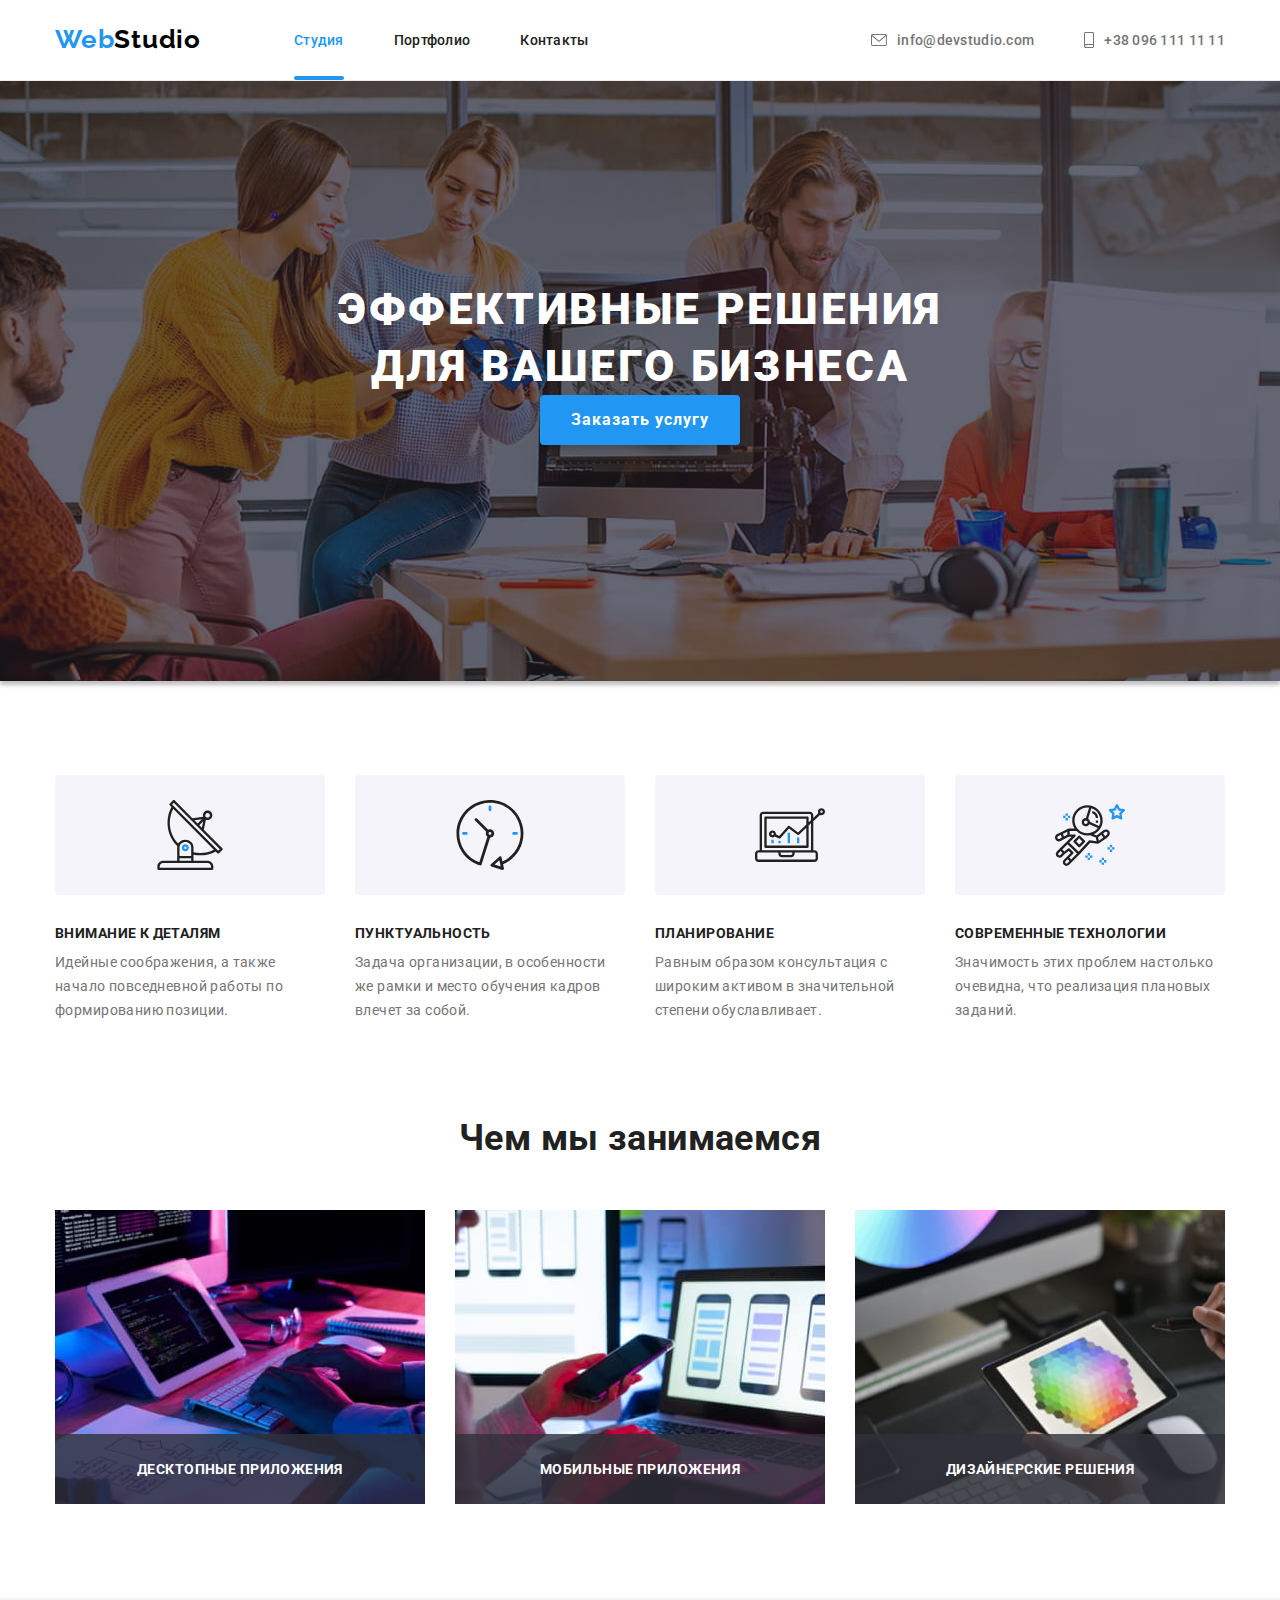
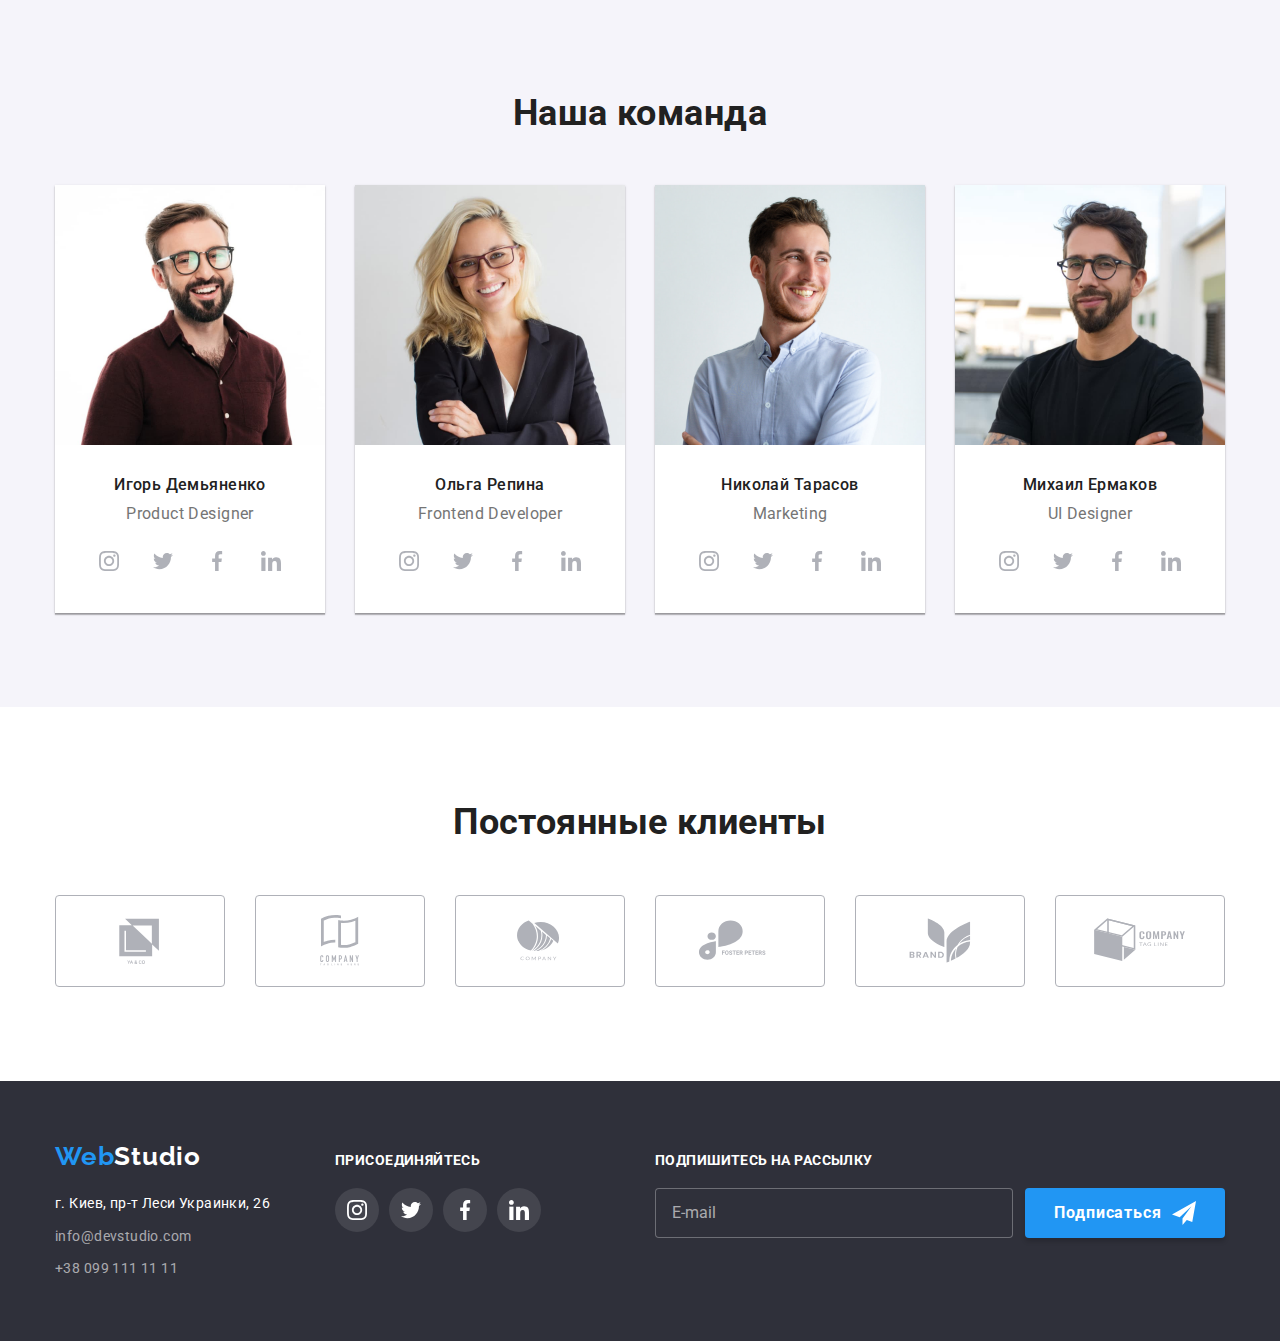
==== commit 36420214: "BEM&SASS" ====
--- a/index.html
+++ b/index.html
@@ -4,7 +4,7 @@
     <meta charset="UTF-8" />
     <meta http-equiv="X-UA-Compatible" content="IE=edge" />
     <meta name="viewport" content="width=device-width, initial-scale=1.0" />
-    <link rel="icon" href="./images/fav-icon/favicon.ico"
+    <link rel="icon" href="./images/fav-icon/favicon.ico" />
     <!-- font add-->
     <link rel="preconnect" href="https://fonts.googleapis.com" />
     <!-- оголошення майбутньго підключення-->
@@ -16,18 +16,18 @@
     <!-- normalaize - link sample + file downloaded -->
     <!-- https://cdnjs.cloudflare.com/ajax/libs/normalize/1.1.0/normalize.min.css -->
     <link rel="stylesheet" href="./css/modern-normalize.css" />
-    <link rel="stylesheet" href="./css/styles.css" />
+    <link rel="stylesheet" href="./css/main.min.css" />
 
     <title>WebStudio</title>
   </head>
   <body class="body">
     <header class="header">
-      <div class="container container--header">
+      <div class="container container__header">
         <nav class="nav">
           <a href="./index.html" lang="en" class="logo"
             ><span class="logo__highlight"> Web</span>Studio</a
           >
-          <ul class="header-menu header-menu--position">
+          <ul class="header-menu header-menu__position">
             <li class="header-menu__item">
               <a href="./index.html" class="header-menu__link header-menu__link--current">Студия</a>
             </li>
@@ -40,7 +40,7 @@
           </ul>
         </nav>
 
-        <div class="header-kontakt--position">
+        <div class="header-kontakt__position">
           <ul class="header-kontakt ">
             <li class="header-kontakt__item">
               <a href="mailto:info@devstudio.com" lang="en" class="header-kontakt__link">
@@ -68,7 +68,7 @@
       <section class="section heroe heroe__background">
         <div class="container">
           <h1 class="heroe__title">Эффективные решения для вашего бизнеса</h1>
-          <button type="button" class="button button--heroe" data-modal-open>Заказать услугу</button>
+          <button type="button" class="button heroe__button" data-modal-open>Заказать услугу</button>
         </div>
       </section>
 
@@ -120,7 +120,7 @@
       <!-- about -->
       <section class="section  section--about">
         <div class="container">
-          <h2 class="section-title section-title_position">Чем мы занимаемся</h2>
+          <h2 class="section-title section-title__position">Чем мы занимаемся</h2>
           <ul class="about">
             <li class="about__item">
               <div class="about__branch">
@@ -129,7 +129,7 @@
                   
                   alt="разработка структуры и алгоритмов работы"
                 />
-                <div class="about__pic--overlay">
+                <div class="about__pic-overlay">
                   <p class="about__text">десктопные приложения</p>
                 </div>
               </div>
@@ -141,7 +141,7 @@
                   
                   alt="разработка пользовательского интерфейса"
                 />
-                <div class="about__pic--overlay">
+                <div class="about__pic-overlay">
                   <p class="about__text">мобильные приложения</p>
                 </div>
               </div>
@@ -149,7 +149,7 @@
             <li class="about__item">
               <div class="about__branch">
                 <img class="about__pic" src="./images/colordesign.jpg" width="370" alt="дизайн" />
-                <div class="about__pic--overlay">
+                <div class="about__pic-overlay">
                   <p class="about__text">дизайнерские решения</p>
                 </div>
               </div>
@@ -161,7 +161,7 @@
       <!-- team members -->
       <section class="section section_team">
         <div class="container">
-          <h2 class="section-title section-title_position">Наша команда</h2>
+          <h2 class="section-title section-title__position">Наша команда</h2>
           <ul class="team">
             <li class="team-member">
               <img class="team-member__pic"
@@ -292,7 +292,7 @@
       <!-- clients -->
       <section class="section section_clients">
         <div class="container">
-          <h2 class="section-title section-title_position">Постоянные клиенты</h2>
+          <h2 class="section-title section-title__position">Постоянные клиенты</h2>
           <ul class="clients">
             <li class="clients__item">
               <a href="#" class="clients__link">
@@ -402,7 +402,7 @@
             <label for="subscibe-email"></label>
             <input type="email" name="subscibe-email" id="subscibe-email" class="subscribe__input"
             placeholder="E-mail"/>
-            <button type="submit" class="button button_subscribe">
+            <button type="submit" class="button subscribe__button">
                 Подписаться
                 <svg class="subscribe__icon">
                   <use href="./images/logo/icons.svg#icon-subscribe-icon"></use>
@@ -481,7 +481,7 @@
                   <a class="licence__link" href="#"> Условия договора</a>
               </label>
             </div>
-            <button type="submit" class=" button button_request-form ">Отправить</button>
+            <button type="submit" class=" button request-form__button ">Отправить</button>
           </form>
           
         </div>
--- a/css/main.min.css
+++ b/css/main.min.css
@@ -0,0 +1 @@
+:root{--accent-color: #2196f3;--hover-accent-color: #188ce8;--header-contact-color: #757575;--header-link-color: #212121;--plain-text: #757575;--header-color: #212121;--background-white: #ffffff;--contrast-background: #2f303a;--body-accent-background: #f5f4fa;--footer-contact-color: rgba(255, 255, 255, 0.6);--dark-color-for-light-theme-logo: #000000;--light-color-for-dark-theme-logo: #ffffff;--project-list-border: #eeeeee;--header-border: #ececec;--social-madia-logo-color: #afb1b8;--heroe-background: #c4c4c4;--heroe-overlay: rgba(47, 48, 58, 0.4);--project-overlay: rgba(33, 150, 243, 0.9);--modal-over-color: rgba(0, 0, 0, 0.2);--footer-social-background: rgba(255, 255, 255, 0.1);--footer-modal-border-color: rgba(255, 255, 255, 0.3);--about-gradient-color: rgba(47, 48, 58, 0.8);--time-func: cubic-bezier(0.4, 0, 0.2, 1);--form-input-border: rgba(33, 33, 33, 0.2);--placeholder-text-color: rgba(117, 117, 117, 0.5);--button-shadow-color: rgba(0, 0, 0, 0.15)}.visually-hidden{position:absolute;width:1px;height:1px;margin:-1px;border:0;padding:0;white-space:nowrap;-webkit-clip-path:inset(100%);clip-path:inset(100%);clip:rect(0 0 0 0);overflow:hidden}.is-hidden{opacity:0;pointer-events:none;visibility:hidden}.about__pic-overlay,.advantages__icon-section,.subscribe__button{display:flex;align-items:center;justify-content:center}h1,h2,h3,p,ul,li{list-style:none;padding:0px;margin:0px}a{text-decoration:none;color:inherit}img,svg{display:block;max-width:100%;height:auto}.body{font-family:"Roboto","Arial",sans-serif;background-color:var(--background-white);color:var(--plain-text);font-size:14px;letter-spacing:.03em}.container{width:1200px;padding-left:15px;padding-right:15px;margin-left:auto;margin-right:auto}.section{padding-top:94px;padding-bottom:94px;text-align:center}*:focus-visible{outline:1px solid var(--hover-accent-color)}.button{min-width:200px;min-height:50px;text-align:center;color:var(--light-color-for-dark-theme-logo);background-color:var(--accent-color);border:1px solid rgba(0,0,0,0);cursor:pointer;border-radius:4px;font-weight:700;font-size:16px;line-height:1.88;letter-spacing:.06em;box-shadow:0px 4px 4px var(--button-shadow-color);transition:box-shadow 250ms var(--time-func),background-color 250ms var(--time-func)}.button:hover,.button:focus{background-color:var(--hover-accent-color);box-shadow:0px 4px 4px var(--button-shadow-color)}.logo{text-decoration:none;font-family:"Raleway","Arial",sans-serif;font-weight:700;font-size:26px;line-height:1.2;letter-spacing:.03em;color:var(--dark-color-for-light-theme-logo)}.logo__highlight{color:var(--accent-color)}.logo--footer{color:var(--light-color-for-dark-theme-logo)}.header-menu{display:flex}.header-menu__position{margin-left:93px}.header-menu__item{margin-left:50px}.header-menu__item:first-child{margin-left:0px}.header-menu__link{display:block;text-decoration:none;padding-top:32px;padding-bottom:32px;color:var(--header-link-color);transition:color 250ms var(--time-func)}.header-menu__link:hover,.header-menu__link:focus,.header-menu__link:active,.header-menu__link_current{color:var(--hover-accent-color)}.header-menu__link--current{position:relative;color:var(--accent-color)}.header-menu__link--current::after{content:"";position:absolute;display:block;width:100%;height:4px;border-radius:2px;background-color:var(--accent-color);bottom:0px}.header-kontakt{display:flex;color:var(--header-contact-color);align-items:center}.header-kontakt__position{margin-left:auto}.header-kontakt__item:nth-child(2){margin-left:50px}.header-kontakt__logo{margin-right:10px;fill:currentColor}.header-kontakt__logo--mail{width:16px;height:12px}.header-kontakt__logo--phone{width:10px;height:16px}.header-kontakt__link{display:flex;align-items:center;color:var(--header-contact-color);text-decoration:none;padding-top:32px;padding-bottom:32px;transition:color 250ms var(--time-func)}.header-kontakt__link:hover,.header-kontakt__link:focus,.header-kontakt__link:active{color:var(--accent-color)}.section-title{font-size:36px;line-height:1.2;color:var(--header-color)}.section-title__position{margin-bottom:50px}.socials__list{display:inline-flex;margin-left:auto;margin-right:auto}.socials__link{display:flex;justify-content:center;align-items:center;border-radius:50px;height:44px;width:44px;transition:color 250ms var(--time-func),background-color 250ms var(--time-func)}.socials__link--team{color:var(--social-madia-logo-color)}.socials__logo{width:20px;height:20px;fill:currentColor}.socials__position{margin-top:16px}.socials__item:not(:first-child){margin-left:10px}.subscribe__form{margin-top:20px;display:inline-flex}.subscribe__input{height:50px;width:358px;padding:15px 16px;border:1px solid var(--footer-modal-border-color);border-radius:4px;background-color:var(--contrast-background);color:var(--light-color-for-dark-theme-logo);font-size:16px;line-height:1.25;transition:border 250ms var(--time-func)}.subscribe__input::-moz-placeholder{color:var(--footer-contact-color)}.subscribe__input:-ms-input-placeholder{color:var(--footer-contact-color)}.subscribe__input::placeholder{color:var(--footer-contact-color)}.subscribe__input:hover,.subscribe__input:focus{border:1px solid var(--light-color-for-dark-theme-logo)}.subscribe_position{margin-left:auto}.subscribe__title{font-weight:700;text-transform:uppercase;color:var(--light-color-for-dark-theme-logo)}.subscribe__icon{height:24px;width:24px;fill:currentColor;margin-left:10px}.subscribe__button{margin-left:12px}.modal{position:fixed;left:50%;top:50%;opacity:1;transform:translate(-50%, -50%);width:528px;max-height:581px;height:100%;padding:40px;background-color:var(--background-white);transition:opacity 250ms var(--time-func),visibility 250ms var(--time-func);box-shadow:0px 1px 3px rgba(0,0,0,.12),0px 1px 1px rgba(0,0,0,.14),0px 2px 1px rgba(0,0,0,.2);border-radius:4px}.modal__title{font-weight:700;font-size:20px;line-height:1.15;letter-spacing:.03em;color:var(--header-link-color);margin-bottom:12px}.modal__background-overlay{position:fixed;top:0;left:0;width:100%;height:100%;opacity:1;background-color:var(--modal-over-color);transition:opacity 250ms var(--time-func),visibility 250ms var(--time-func)}.modal__close-button{position:absolute;top:8px;right:8px;padding:0;display:flex;width:30px;height:30px;border:1px solid rgba(0,0,0,.1);border-radius:50%;background-color:var(--background-white);color:var(--dark-color-for-light-theme-logo);align-items:center;justify-content:center;transition:color 250ms var(--time-func)}.modal__close-button:hover,.modal__close-button:focus{color:var(--hover-accent-color)}.modal__close-button-icon{display:block;width:11px;height:11px;fill:currentColor}.request-form{text-align:center}.request-form__button{margin-top:30px;align-items:center}.licence{line-height:1.71}.licence__link{color:var(--accent-color);text-decoration:underline}.licence__link:hover{color:var(--hover-accent-color)}.licence__margin{margin-top:20px}.licence__checkbox{position:absolute;width:1px;height:1px;margin:-1px;border:0;padding:0;white-space:nowrap;-webkit-clip-path:inset(100%);clip-path:inset(100%);clip:rect(0 0 0 0);overflow:hidden}.licence__checkbox:checked+.licence__label .licence__check-icon{background-origin:border-box;background-image:url(../images/logo/icon-check.svg);background-position:center;background-size:cover;border:none}.licence__label{display:flex;align-items:center;justify-content:center}.licence__check-icon{margin-right:8px;border:2px solid var(--header-link-color);border-radius:3px;width:15px;height:15px}.licence__check-icon:hover{cursor:pointer}.input-section{text-align:start}.input-section--margin{margin-bottom:10px}.input-section__title{display:block;font-size:12px;line-height:1.12;letter-spacing:.01em;color:var(--header-contact-color);margin-bottom:4px}.input-section__input-area{display:block;width:100%;height:40px;border:1px solid var(--form-input-border);border-radius:4px;padding:12px 16px 12px 42px;color:var(--header-color);transition:border 250ms var(--time-func)}.input-section__input-area:focus{border:1px solid var(--hover-accent-color);outline:none}.input-section__input-area:focus+.input-section__icon{fill:var(--hover-accent-color)}.input-section__input-area::-moz-placeholder{font-size:14px;line-height:1.12;letter-spacing:.01em;color:var(--placeholder-text-color)}.input-section__input-area:-ms-input-placeholder{font-size:14px;line-height:1.12;letter-spacing:.01em;color:var(--placeholder-text-color)}.input-section__input-area::placeholder{font-size:14px;line-height:1.12;letter-spacing:.01em;color:var(--placeholder-text-color)}.input-section__input-block{position:relative;color:var(--header-link-color)}.input-section__icon{position:absolute;width:18px;height:18px;left:12px;top:50%;transform:translateY(-50%);fill:currentColor;transition:fill 250ms var(--time-func)}.input-section__textarea{padding-left:16px;resize:none;height:120px}.container__header{display:flex;align-items:center}.header{background-color:var(--background-white);text-decoration:none;font-weight:500;line-height:1.15;letter-spacing:.02em;border-bottom:1px solid var(--header-border)}.nav{display:flex;align-items:center}.heroe{position:relative;padding-top:200px;padding-bottom:200px;background-color:var(--heroe-background);box-shadow:0px 4px 4px rgba(0,0,0,.25)}.heroe__background{max-width:1600px;height:600px;margin-left:auto;margin-right:auto;background-image:linear-gradient(to right, var(--heroe-overlay), var(--heroe-overlay)),url(../images/main-page/hero-background.jpg);background-repeat:no-repeat;background-position:center;background-size:cover}.heroe__title{width:700px;margin-left:auto;margin-right:auto;color:var(--light-color-for-dark-theme-logo);font-weight:900;font-size:44px;line-height:1.3;text-transform:uppercase;letter-spacing:.06em}.heroe heroe__button{margin-top:30px}.advantages{display:flex;text-align:left}.advantages__item{width:270px;margin-left:30px}.advantages__item:first-child{margin-left:0px}.advantages__icon{width:70px;height:70px}.advantages__icon-section{height:120px;border-radius:4px;background-color:var(--body-accent-background)}.advantages__title{margin-top:30px;font-size:14px;line-height:1.15;margin-bottom:10px;text-transform:uppercase;color:var(--header-color)}.advantages__text{line-height:1.7}.section--about{padding-top:0px}.about{display:flex;justify-content:space-between}.about__branch{position:relative}.about__pic{display:block;width:370px}.about__pic-overlay{position:absolute;bottom:0;width:100%;height:70px;background-image:linear-gradient(to right, var(--about-gradient-color), var(--about-gradient-color))}.about__text{text-align:center;text-transform:uppercase;font-weight:700;color:var(--light-color-for-dark-theme-logo)}.section_team{background-color:var(--body-accent-background)}.team{display:flex;justify-content:space-between}.team-member{background-color:var(--background-white);box-shadow:0px 1px 3px rgba(0,0,0,.12),0px 1px 1px rgba(0,0,0,.14),0px 2px 1px rgba(0,0,0,.2);padding-bottom:30px}.team-member__pic{display:block;max-width:100%;height:auto;width:270px}.team-member__name{font-weight:500;font-size:16px;line-height:1.2;padding-top:30px;color:var(--header-color)}.team-member__position{font-weight:400;font-size:16px;line-height:1.2;margin-top:10px}.socials__link--team:hover,.socials__link--team:focus{background-color:var(--accent-color);color:var(--background-white);outline:none}.section_clients{background-color:var(--background-white)}.clients{display:flex;justify-content:center;color:var(--social-madia-logo-color)}.clients__link{display:flex;width:170px;height:92px;padding:16px 32px;border:1px solid var(--social-madia-logo-color);border-radius:4px;transition:color 250ms var(--time-func),border-color 250ms var(--time-func)}.clients__link:hover,.clients__link:focus{color:var(--accent-color);border-color:var(--accent-color);outline:none}.clients__item{margin-left:30px}.clients__item:first-child{margin-left:0px}.clients__logo{max-width:100%;max-height:100%;fill:currentColor}.footer{background-color:var(--contrast-background);padding-top:60px;padding-bottom:60px}.footer__container{display:flex;align-items:baseline}.footer__kontakt{width:230px}.adress{font-style:normal;text-decoration:none;line-height:1.7;margin-top:20px}.adress__item:not(:first-child){margin-top:9px}.adress__call{color:var(--footer-contact-color);transition:color 250ms var(--time-func)}.adress__call:hover,.adress__call:focus,.adress__call:active{color:var(--accent-color)}.adress__phis{color:var(--light-color-for-dark-theme-logo)}.socials--footer{margin-left:50px}.socials__title--footer{font-weight:700;text-transform:uppercase;color:var(--light-color-for-dark-theme-logo)}.socials__list--footer{margin-top:20px}.socials__link--footer{background-color:var(--footer-social-background);color:var(--light-color-for-dark-theme-logo);transition:background-color 250ms var(--time-func)}.socials__link--footer:hover,.socials__link--footer:focus{background-color:var(--accent-color);outline:none}.socials__logo--footer{fill:currentcolor}.filter{display:flex;justify-content:center}.filter__item:not(:last-child){margin-right:8px}.filter__button{background-color:var(--body-accent-background);cursor:pointer;border:none;padding:6px 22px 6px 22px;border-width:2px;border-radius:4px;font-weight:500;font-size:16px;line-height:1.6;letter-spacing:.03em;color:var(--header-color);transition:color 250ms var(--time-func),background-color 250ms var(--time-func),box-shadow 250ms var(--time-func)}.filter__button--active{background-color:var(--accent-color);color:var(--light-color-for-dark-theme-logo);box-shadow:0px 3px 1px rgba(0,0,0,.1),0px 1px 2px rgba(0,0,0,.08),0px 2px 2px rgba(0,0,0,.12);border-radius:4px}.filter__button:hover,.filter__button:focus{background-color:var(--accent-color);color:var(--light-color-for-dark-theme-logo);box-shadow:0px 3px 1px rgba(0,0,0,.1),0px 1px 2px rgba(0,0,0,.08),0px 2px 2px rgba(0,0,0,.12)}.projects__margin{margin-top:50px}.projects__list{display:flex;flex-wrap:wrap}.card__margin{margin-right:30px;margin-bottom:30px;text-align:left}.card__margin:nth-child(3n){margin-right:0px}.card__margin:nth-last-child(-n+3){margin-bottom:0px}.card__link{display:block;transition:box-shadow 250ms var(--time-func)}.card__link:hover,.card__link:focus{box-shadow:0px 1px 1px rgba(0,0,0,.12),0px 4px 4px rgba(0,0,0,.06),1px 4px 6px rgba(0,0,0,.16);cursor:pointer}.card__link:hover .card__overlay{transform:translatey(0)}.card__type{margin-top:4px;font-size:16px;line-height:1.9;letter-spacing:.03em}.card__over-container{position:relative;overflow:hidden;display:block}.card__overlay{padding:63px 24px;position:absolute;top:0;width:100%;height:100%;transform:translatey(101%);font-size:18px;line-height:1.56;color:var(--light-color-for-dark-theme-logo);background-color:var(--project-overlay);overflow:hidden;transition:transform 250ms var(--time-func),opacity 250ms var(--time-func)}.card__title{font-size:18px;line-height:2;color:var(--header-color)}.card__borders{padding:20px 24px 20px 24px;border-left:1px solid var(--project-list-border);border-right:1px solid var(--project-list-border);border-bottom:1px solid var(--project-list-border)}/*# sourceMappingURL=main.min.css.map */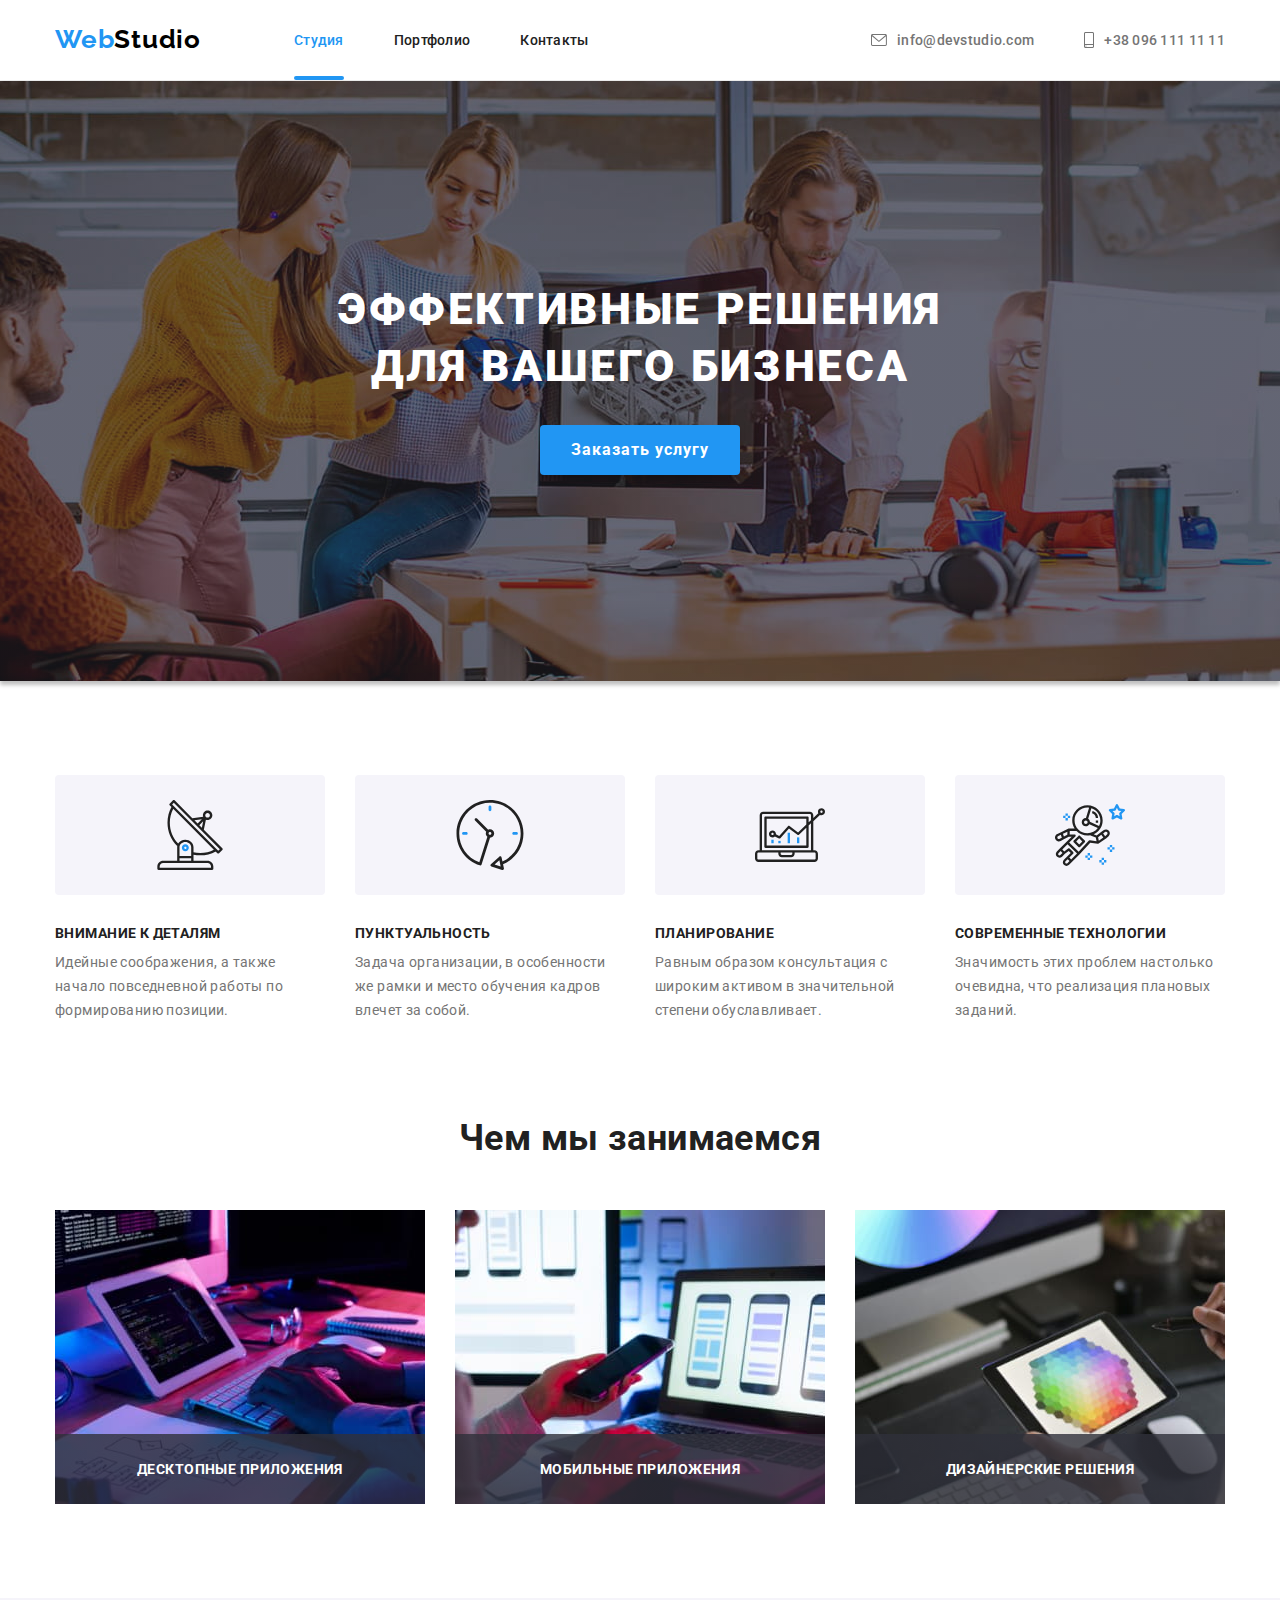
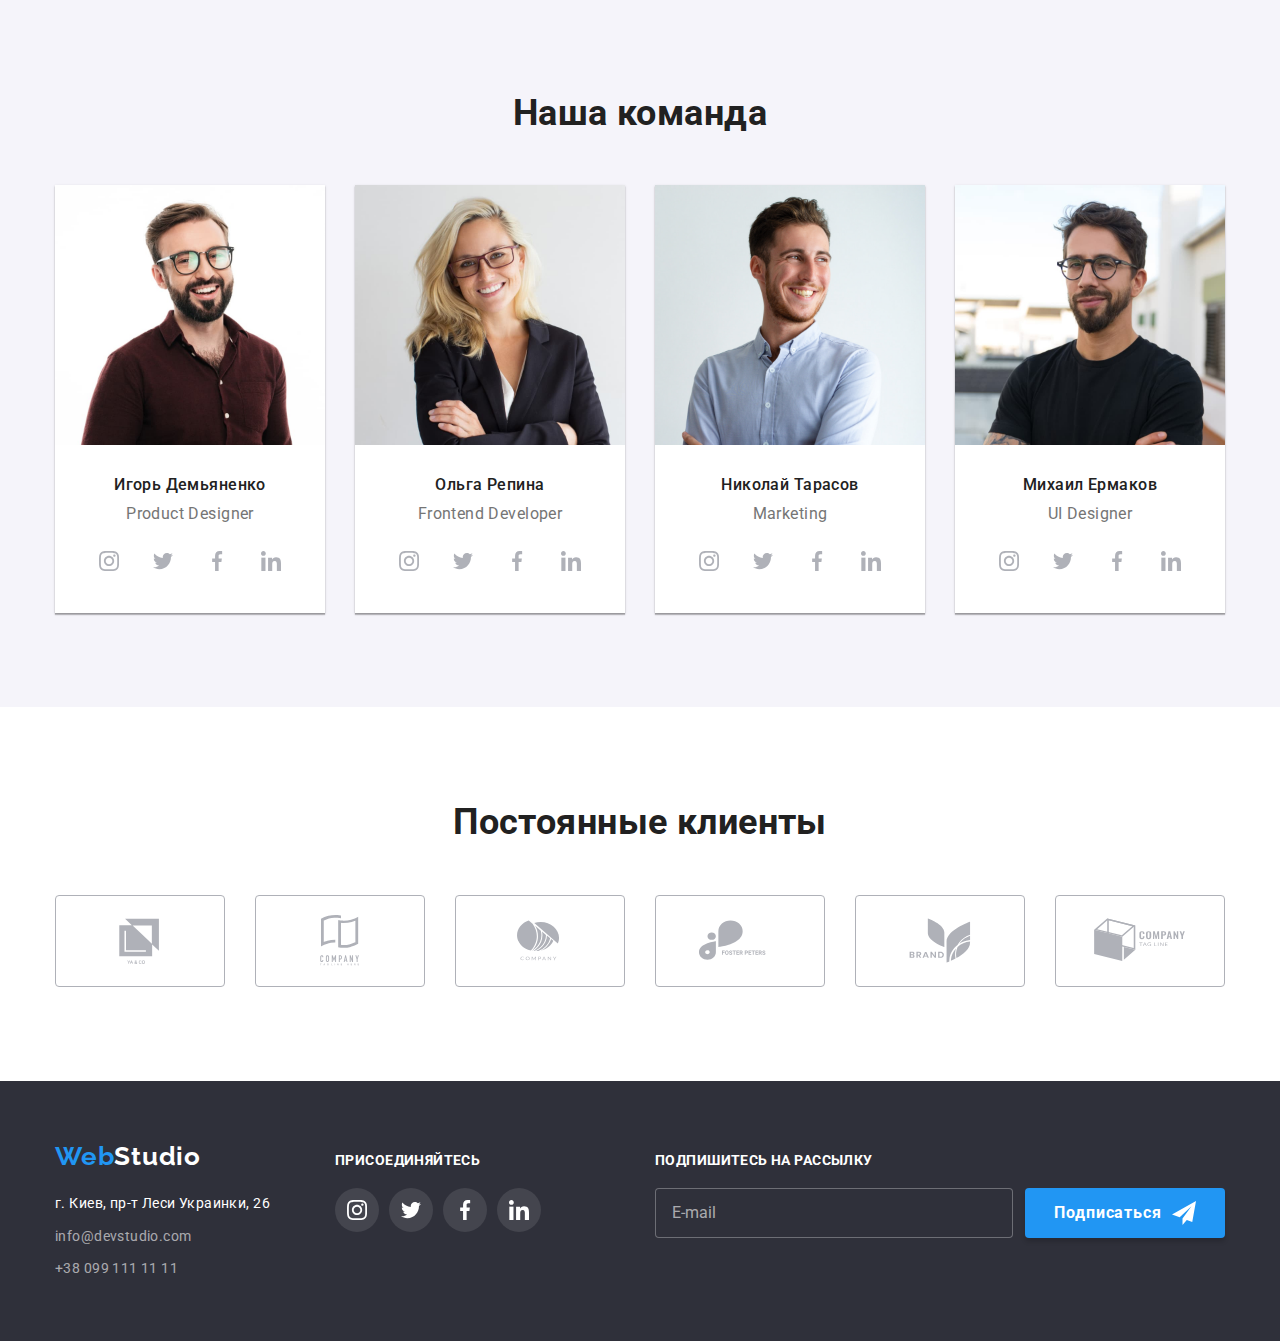
==== commit 1a98861a: "SASS&BEM" ====
--- a/index.html
+++ b/index.html
@@ -15,7 +15,7 @@
     />
     <!-- normalaize - link sample + file downloaded -->
     <!-- https://cdnjs.cloudflare.com/ajax/libs/normalize/1.1.0/normalize.min.css -->
-    <link rel="stylesheet" href="./css/modern-normalize.css" />
+    <!-- <link rel="stylesheet" href="./css/modern-normalize.css" /> -->
     <link rel="stylesheet" href="./css/main.min.css" />
 
     <title>WebStudio</title>
--- a/css/main.min.css
+++ b/css/main.min.css
@@ -1 +1 @@
-:root{--accent-color: #2196f3;--hover-accent-color: #188ce8;--header-contact-color: #757575;--header-link-color: #212121;--plain-text: #757575;--header-color: #212121;--background-white: #ffffff;--contrast-background: #2f303a;--body-accent-background: #f5f4fa;--footer-contact-color: rgba(255, 255, 255, 0.6);--dark-color-for-light-theme-logo: #000000;--light-color-for-dark-theme-logo: #ffffff;--project-list-border: #eeeeee;--header-border: #ececec;--social-madia-logo-color: #afb1b8;--heroe-background: #c4c4c4;--heroe-overlay: rgba(47, 48, 58, 0.4);--project-overlay: rgba(33, 150, 243, 0.9);--modal-over-color: rgba(0, 0, 0, 0.2);--footer-social-background: rgba(255, 255, 255, 0.1);--footer-modal-border-color: rgba(255, 255, 255, 0.3);--about-gradient-color: rgba(47, 48, 58, 0.8);--time-func: cubic-bezier(0.4, 0, 0.2, 1);--form-input-border: rgba(33, 33, 33, 0.2);--placeholder-text-color: rgba(117, 117, 117, 0.5);--button-shadow-color: rgba(0, 0, 0, 0.15)}.visually-hidden{position:absolute;width:1px;height:1px;margin:-1px;border:0;padding:0;white-space:nowrap;-webkit-clip-path:inset(100%);clip-path:inset(100%);clip:rect(0 0 0 0);overflow:hidden}.is-hidden{opacity:0;pointer-events:none;visibility:hidden}.about__pic-overlay,.advantages__icon-section,.subscribe__button{display:flex;align-items:center;justify-content:center}h1,h2,h3,p,ul,li{list-style:none;padding:0px;margin:0px}a{text-decoration:none;color:inherit}img,svg{display:block;max-width:100%;height:auto}.body{font-family:"Roboto","Arial",sans-serif;background-color:var(--background-white);color:var(--plain-text);font-size:14px;letter-spacing:.03em}.container{width:1200px;padding-left:15px;padding-right:15px;margin-left:auto;margin-right:auto}.section{padding-top:94px;padding-bottom:94px;text-align:center}*:focus-visible{outline:1px solid var(--hover-accent-color)}.button{min-width:200px;min-height:50px;text-align:center;color:var(--light-color-for-dark-theme-logo);background-color:var(--accent-color);border:1px solid rgba(0,0,0,0);cursor:pointer;border-radius:4px;font-weight:700;font-size:16px;line-height:1.88;letter-spacing:.06em;box-shadow:0px 4px 4px var(--button-shadow-color);transition:box-shadow 250ms var(--time-func),background-color 250ms var(--time-func)}.button:hover,.button:focus{background-color:var(--hover-accent-color);box-shadow:0px 4px 4px var(--button-shadow-color)}.logo{text-decoration:none;font-family:"Raleway","Arial",sans-serif;font-weight:700;font-size:26px;line-height:1.2;letter-spacing:.03em;color:var(--dark-color-for-light-theme-logo)}.logo__highlight{color:var(--accent-color)}.logo--footer{color:var(--light-color-for-dark-theme-logo)}.header-menu{display:flex}.header-menu__position{margin-left:93px}.header-menu__item{margin-left:50px}.header-menu__item:first-child{margin-left:0px}.header-menu__link{display:block;text-decoration:none;padding-top:32px;padding-bottom:32px;color:var(--header-link-color);transition:color 250ms var(--time-func)}.header-menu__link:hover,.header-menu__link:focus,.header-menu__link:active,.header-menu__link_current{color:var(--hover-accent-color)}.header-menu__link--current{position:relative;color:var(--accent-color)}.header-menu__link--current::after{content:"";position:absolute;display:block;width:100%;height:4px;border-radius:2px;background-color:var(--accent-color);bottom:0px}.header-kontakt{display:flex;color:var(--header-contact-color);align-items:center}.header-kontakt__position{margin-left:auto}.header-kontakt__item:nth-child(2){margin-left:50px}.header-kontakt__logo{margin-right:10px;fill:currentColor}.header-kontakt__logo--mail{width:16px;height:12px}.header-kontakt__logo--phone{width:10px;height:16px}.header-kontakt__link{display:flex;align-items:center;color:var(--header-contact-color);text-decoration:none;padding-top:32px;padding-bottom:32px;transition:color 250ms var(--time-func)}.header-kontakt__link:hover,.header-kontakt__link:focus,.header-kontakt__link:active{color:var(--accent-color)}.section-title{font-size:36px;line-height:1.2;color:var(--header-color)}.section-title__position{margin-bottom:50px}.socials__list{display:inline-flex;margin-left:auto;margin-right:auto}.socials__link{display:flex;justify-content:center;align-items:center;border-radius:50px;height:44px;width:44px;transition:color 250ms var(--time-func),background-color 250ms var(--time-func)}.socials__link--team{color:var(--social-madia-logo-color)}.socials__logo{width:20px;height:20px;fill:currentColor}.socials__position{margin-top:16px}.socials__item:not(:first-child){margin-left:10px}.subscribe__form{margin-top:20px;display:inline-flex}.subscribe__input{height:50px;width:358px;padding:15px 16px;border:1px solid var(--footer-modal-border-color);border-radius:4px;background-color:var(--contrast-background);color:var(--light-color-for-dark-theme-logo);font-size:16px;line-height:1.25;transition:border 250ms var(--time-func)}.subscribe__input::-moz-placeholder{color:var(--footer-contact-color)}.subscribe__input:-ms-input-placeholder{color:var(--footer-contact-color)}.subscribe__input::placeholder{color:var(--footer-contact-color)}.subscribe__input:hover,.subscribe__input:focus{border:1px solid var(--light-color-for-dark-theme-logo)}.subscribe_position{margin-left:auto}.subscribe__title{font-weight:700;text-transform:uppercase;color:var(--light-color-for-dark-theme-logo)}.subscribe__icon{height:24px;width:24px;fill:currentColor;margin-left:10px}.subscribe__button{margin-left:12px}.modal{position:fixed;left:50%;top:50%;opacity:1;transform:translate(-50%, -50%);width:528px;max-height:581px;height:100%;padding:40px;background-color:var(--background-white);transition:opacity 250ms var(--time-func),visibility 250ms var(--time-func);box-shadow:0px 1px 3px rgba(0,0,0,.12),0px 1px 1px rgba(0,0,0,.14),0px 2px 1px rgba(0,0,0,.2);border-radius:4px}.modal__title{font-weight:700;font-size:20px;line-height:1.15;letter-spacing:.03em;color:var(--header-link-color);margin-bottom:12px}.modal__background-overlay{position:fixed;top:0;left:0;width:100%;height:100%;opacity:1;background-color:var(--modal-over-color);transition:opacity 250ms var(--time-func),visibility 250ms var(--time-func)}.modal__close-button{position:absolute;top:8px;right:8px;padding:0;display:flex;width:30px;height:30px;border:1px solid rgba(0,0,0,.1);border-radius:50%;background-color:var(--background-white);color:var(--dark-color-for-light-theme-logo);align-items:center;justify-content:center;transition:color 250ms var(--time-func)}.modal__close-button:hover,.modal__close-button:focus{color:var(--hover-accent-color)}.modal__close-button-icon{display:block;width:11px;height:11px;fill:currentColor}.request-form{text-align:center}.request-form__button{margin-top:30px;align-items:center}.licence{line-height:1.71}.licence__link{color:var(--accent-color);text-decoration:underline}.licence__link:hover{color:var(--hover-accent-color)}.licence__margin{margin-top:20px}.licence__checkbox{position:absolute;width:1px;height:1px;margin:-1px;border:0;padding:0;white-space:nowrap;-webkit-clip-path:inset(100%);clip-path:inset(100%);clip:rect(0 0 0 0);overflow:hidden}.licence__checkbox:checked+.licence__label .licence__check-icon{background-origin:border-box;background-image:url(../images/logo/icon-check.svg);background-position:center;background-size:cover;border:none}.licence__label{display:flex;align-items:center;justify-content:center}.licence__check-icon{margin-right:8px;border:2px solid var(--header-link-color);border-radius:3px;width:15px;height:15px}.licence__check-icon:hover{cursor:pointer}.input-section{text-align:start}.input-section--margin{margin-bottom:10px}.input-section__title{display:block;font-size:12px;line-height:1.12;letter-spacing:.01em;color:var(--header-contact-color);margin-bottom:4px}.input-section__input-area{display:block;width:100%;height:40px;border:1px solid var(--form-input-border);border-radius:4px;padding:12px 16px 12px 42px;color:var(--header-color);transition:border 250ms var(--time-func)}.input-section__input-area:focus{border:1px solid var(--hover-accent-color);outline:none}.input-section__input-area:focus+.input-section__icon{fill:var(--hover-accent-color)}.input-section__input-area::-moz-placeholder{font-size:14px;line-height:1.12;letter-spacing:.01em;color:var(--placeholder-text-color)}.input-section__input-area:-ms-input-placeholder{font-size:14px;line-height:1.12;letter-spacing:.01em;color:var(--placeholder-text-color)}.input-section__input-area::placeholder{font-size:14px;line-height:1.12;letter-spacing:.01em;color:var(--placeholder-text-color)}.input-section__input-block{position:relative;color:var(--header-link-color)}.input-section__icon{position:absolute;width:18px;height:18px;left:12px;top:50%;transform:translateY(-50%);fill:currentColor;transition:fill 250ms var(--time-func)}.input-section__textarea{padding-left:16px;resize:none;height:120px}.container__header{display:flex;align-items:center}.header{background-color:var(--background-white);text-decoration:none;font-weight:500;line-height:1.15;letter-spacing:.02em;border-bottom:1px solid var(--header-border)}.nav{display:flex;align-items:center}.heroe{position:relative;padding-top:200px;padding-bottom:200px;background-color:var(--heroe-background);box-shadow:0px 4px 4px rgba(0,0,0,.25)}.heroe__background{max-width:1600px;height:600px;margin-left:auto;margin-right:auto;background-image:linear-gradient(to right, var(--heroe-overlay), var(--heroe-overlay)),url(../images/main-page/hero-background.jpg);background-repeat:no-repeat;background-position:center;background-size:cover}.heroe__title{width:700px;margin-left:auto;margin-right:auto;color:var(--light-color-for-dark-theme-logo);font-weight:900;font-size:44px;line-height:1.3;text-transform:uppercase;letter-spacing:.06em}.heroe heroe__button{margin-top:30px}.advantages{display:flex;text-align:left}.advantages__item{width:270px;margin-left:30px}.advantages__item:first-child{margin-left:0px}.advantages__icon{width:70px;height:70px}.advantages__icon-section{height:120px;border-radius:4px;background-color:var(--body-accent-background)}.advantages__title{margin-top:30px;font-size:14px;line-height:1.15;margin-bottom:10px;text-transform:uppercase;color:var(--header-color)}.advantages__text{line-height:1.7}.section--about{padding-top:0px}.about{display:flex;justify-content:space-between}.about__branch{position:relative}.about__pic{display:block;width:370px}.about__pic-overlay{position:absolute;bottom:0;width:100%;height:70px;background-image:linear-gradient(to right, var(--about-gradient-color), var(--about-gradient-color))}.about__text{text-align:center;text-transform:uppercase;font-weight:700;color:var(--light-color-for-dark-theme-logo)}.section_team{background-color:var(--body-accent-background)}.team{display:flex;justify-content:space-between}.team-member{background-color:var(--background-white);box-shadow:0px 1px 3px rgba(0,0,0,.12),0px 1px 1px rgba(0,0,0,.14),0px 2px 1px rgba(0,0,0,.2);padding-bottom:30px}.team-member__pic{display:block;max-width:100%;height:auto;width:270px}.team-member__name{font-weight:500;font-size:16px;line-height:1.2;padding-top:30px;color:var(--header-color)}.team-member__position{font-weight:400;font-size:16px;line-height:1.2;margin-top:10px}.socials__link--team:hover,.socials__link--team:focus{background-color:var(--accent-color);color:var(--background-white);outline:none}.section_clients{background-color:var(--background-white)}.clients{display:flex;justify-content:center;color:var(--social-madia-logo-color)}.clients__link{display:flex;width:170px;height:92px;padding:16px 32px;border:1px solid var(--social-madia-logo-color);border-radius:4px;transition:color 250ms var(--time-func),border-color 250ms var(--time-func)}.clients__link:hover,.clients__link:focus{color:var(--accent-color);border-color:var(--accent-color);outline:none}.clients__item{margin-left:30px}.clients__item:first-child{margin-left:0px}.clients__logo{max-width:100%;max-height:100%;fill:currentColor}.footer{background-color:var(--contrast-background);padding-top:60px;padding-bottom:60px}.footer__container{display:flex;align-items:baseline}.footer__kontakt{width:230px}.adress{font-style:normal;text-decoration:none;line-height:1.7;margin-top:20px}.adress__item:not(:first-child){margin-top:9px}.adress__call{color:var(--footer-contact-color);transition:color 250ms var(--time-func)}.adress__call:hover,.adress__call:focus,.adress__call:active{color:var(--accent-color)}.adress__phis{color:var(--light-color-for-dark-theme-logo)}.socials--footer{margin-left:50px}.socials__title--footer{font-weight:700;text-transform:uppercase;color:var(--light-color-for-dark-theme-logo)}.socials__list--footer{margin-top:20px}.socials__link--footer{background-color:var(--footer-social-background);color:var(--light-color-for-dark-theme-logo);transition:background-color 250ms var(--time-func)}.socials__link--footer:hover,.socials__link--footer:focus{background-color:var(--accent-color);outline:none}.socials__logo--footer{fill:currentcolor}.filter{display:flex;justify-content:center}.filter__item:not(:last-child){margin-right:8px}.filter__button{background-color:var(--body-accent-background);cursor:pointer;border:none;padding:6px 22px 6px 22px;border-width:2px;border-radius:4px;font-weight:500;font-size:16px;line-height:1.6;letter-spacing:.03em;color:var(--header-color);transition:color 250ms var(--time-func),background-color 250ms var(--time-func),box-shadow 250ms var(--time-func)}.filter__button--active{background-color:var(--accent-color);color:var(--light-color-for-dark-theme-logo);box-shadow:0px 3px 1px rgba(0,0,0,.1),0px 1px 2px rgba(0,0,0,.08),0px 2px 2px rgba(0,0,0,.12);border-radius:4px}.filter__button:hover,.filter__button:focus{background-color:var(--accent-color);color:var(--light-color-for-dark-theme-logo);box-shadow:0px 3px 1px rgba(0,0,0,.1),0px 1px 2px rgba(0,0,0,.08),0px 2px 2px rgba(0,0,0,.12)}.projects__margin{margin-top:50px}.projects__list{display:flex;flex-wrap:wrap}.card__margin{margin-right:30px;margin-bottom:30px;text-align:left}.card__margin:nth-child(3n){margin-right:0px}.card__margin:nth-last-child(-n+3){margin-bottom:0px}.card__link{display:block;transition:box-shadow 250ms var(--time-func)}.card__link:hover,.card__link:focus{box-shadow:0px 1px 1px rgba(0,0,0,.12),0px 4px 4px rgba(0,0,0,.06),1px 4px 6px rgba(0,0,0,.16);cursor:pointer}.card__link:hover .card__overlay{transform:translatey(0)}.card__type{margin-top:4px;font-size:16px;line-height:1.9;letter-spacing:.03em}.card__over-container{position:relative;overflow:hidden;display:block}.card__overlay{padding:63px 24px;position:absolute;top:0;width:100%;height:100%;transform:translatey(101%);font-size:18px;line-height:1.56;color:var(--light-color-for-dark-theme-logo);background-color:var(--project-overlay);overflow:hidden;transition:transform 250ms var(--time-func),opacity 250ms var(--time-func)}.card__title{font-size:18px;line-height:2;color:var(--header-color)}.card__borders{padding:20px 24px 20px 24px;border-left:1px solid var(--project-list-border);border-right:1px solid var(--project-list-border);border-bottom:1px solid var(--project-list-border)}/*# sourceMappingURL=main.min.css.map */+/*! modern-normalize v1.1.0 | MIT License | https://github.com/sindresorhus/modern-normalize */*,::before,::after{box-sizing:border-box}html{line-height:1.15;-webkit-text-size-adjust:100%;-moz-tab-size:4;-o-tab-size:4;tab-size:4}body{margin:0;font-family:system-ui,-apple-system,"Segoe UI",Roboto,Helvetica,Arial,sans-serif,"Apple Color Emoji","Segoe UI Emoji"}hr{height:0;color:inherit}abbr[title]{-webkit-text-decoration:underline dotted;text-decoration:underline dotted}b,strong{font-weight:bolder}code,kbd,samp,pre{font-family:ui-monospace,SFMono-Regular,Consolas,"Liberation Mono",Menlo,monospace;font-size:1em}small{font-size:80%}sub,sup{font-size:75%;line-height:0;position:relative;vertical-align:baseline}sub{bottom:-0.25em}sup{top:-0.5em}table{text-indent:0;border-color:inherit}button,input,optgroup,select,textarea{font-family:inherit;font-size:100%;line-height:1.15;margin:0}button,select{text-transform:none}button,[type=button],[type=reset],[type=submit]{-webkit-appearance:button}::-moz-focus-inner{border-style:none;padding:0}:-moz-focusring{outline:1px dotted ButtonText}:-moz-ui-invalid{box-shadow:none}legend{padding:0}progress{vertical-align:baseline}::-webkit-inner-spin-button,::-webkit-outer-spin-button{height:auto}[type=search]{-webkit-appearance:textfield;outline-offset:-2px}::-webkit-search-decoration{-webkit-appearance:none}::-webkit-file-upload-button{-webkit-appearance:button;font:inherit}summary{display:list-item}:root{--accent-color: #2196f3;--hover-accent-color: #188ce8;--header-contact-color: #757575;--header-link-color: #212121;--plain-text: #757575;--header-color: #212121;--background-white: #ffffff;--contrast-background: #2f303a;--body-accent-background: #f5f4fa;--footer-contact-color: rgba(255, 255, 255, 0.6);--dark-color-for-light-theme-logo: #000000;--light-color-for-dark-theme-logo: #ffffff;--project-list-border: #eeeeee;--header-border: #ececec;--social-madia-logo-color: #afb1b8;--heroe-background: #c4c4c4;--heroe-overlay: rgba(47, 48, 58, 0.4);--project-overlay: rgba(33, 150, 243, 0.9);--modal-over-color: rgba(0, 0, 0, 0.2);--footer-social-background: rgba(255, 255, 255, 0.1);--footer-modal-border-color: rgba(255, 255, 255, 0.3);--about-gradient-color: rgba(47, 48, 58, 0.8);--time-func: cubic-bezier(0.4, 0, 0.2, 1);--form-input-border: rgba(33, 33, 33, 0.2);--placeholder-text-color: rgba(117, 117, 117, 0.5);--button-shadow-color: rgba(0, 0, 0, 0.15)}.visually-hidden{position:absolute;width:1px;height:1px;margin:-1px;border:0;padding:0;white-space:nowrap;-webkit-clip-path:inset(100%);clip-path:inset(100%);clip:rect(0 0 0 0);overflow:hidden}.is-hidden{opacity:0;pointer-events:none;visibility:hidden}.about__pic-overlay,.advantages__icon-section,.subscribe__button{display:flex;align-items:center;justify-content:center}h1,h2,h3,p,ul,li{list-style:none;padding:0px;margin:0px}a{text-decoration:none;color:inherit}img,svg{display:block;max-width:100%;height:auto}.body{font-family:"Roboto","Arial",sans-serif;background-color:var(--background-white);color:var(--plain-text);font-size:14px;letter-spacing:.03em}.container{width:1200px;padding-left:15px;padding-right:15px;margin-left:auto;margin-right:auto}.section{padding-top:94px;padding-bottom:94px;text-align:center}*:focus-visible{outline:1px solid var(--hover-accent-color)}.button{min-width:200px;min-height:50px;text-align:center;color:var(--light-color-for-dark-theme-logo);background-color:var(--accent-color);border:1px solid rgba(0,0,0,0);cursor:pointer;border-radius:4px;font-weight:700;font-size:16px;line-height:1.88;letter-spacing:.06em;box-shadow:0px 4px 4px var(--button-shadow-color);transition:box-shadow 250ms var(--time-func),background-color 250ms var(--time-func)}.button:hover,.button:focus{background-color:var(--hover-accent-color);box-shadow:0px 4px 4px var(--button-shadow-color)}.logo{text-decoration:none;font-family:"Raleway","Arial",sans-serif;font-weight:700;font-size:26px;line-height:1.2;letter-spacing:.03em;color:var(--dark-color-for-light-theme-logo)}.logo__highlight{color:var(--accent-color)}.logo--footer{color:var(--light-color-for-dark-theme-logo)}.header-menu{display:flex}.header-menu__position{margin-left:93px}.header-menu__item{margin-left:50px}.header-menu__item:first-child{margin-left:0px}.header-menu__link{display:block;text-decoration:none;padding-top:32px;padding-bottom:32px;color:var(--header-link-color);transition:color 250ms var(--time-func)}.header-menu__link:hover,.header-menu__link:focus,.header-menu__link:active,.header-menu__link_current{color:var(--hover-accent-color)}.header-menu__link--current{position:relative;color:var(--accent-color)}.header-menu__link--current::after{content:"";position:absolute;display:block;width:100%;height:4px;border-radius:2px;background-color:var(--accent-color);bottom:0px}.header-kontakt{display:flex;color:var(--header-contact-color);align-items:center}.header-kontakt__position{margin-left:auto}.header-kontakt__item:nth-child(2){margin-left:50px}.header-kontakt__logo{margin-right:10px;fill:currentColor}.header-kontakt__logo--mail{width:16px;height:12px}.header-kontakt__logo--phone{width:10px;height:16px}.header-kontakt__link{display:flex;align-items:center;color:var(--header-contact-color);text-decoration:none;padding-top:32px;padding-bottom:32px;transition:color 250ms var(--time-func)}.header-kontakt__link:hover,.header-kontakt__link:focus,.header-kontakt__link:active{color:var(--accent-color)}.section-title{font-size:36px;line-height:1.2;color:var(--header-color)}.section-title__position{margin-bottom:50px}.socials__list{display:inline-flex;margin-left:auto;margin-right:auto}.socials__link{display:flex;justify-content:center;align-items:center;border-radius:50px;height:44px;width:44px;transition:color 250ms var(--time-func),background-color 250ms var(--time-func)}.socials__link--team{color:var(--social-madia-logo-color)}.socials__logo{width:20px;height:20px;fill:currentColor}.socials__position{margin-top:16px}.socials__item:not(:first-child){margin-left:10px}.subscribe__form{margin-top:20px;display:inline-flex}.subscribe__input{height:50px;width:358px;padding:15px 16px;border:1px solid var(--footer-modal-border-color);border-radius:4px;background-color:var(--contrast-background);color:var(--light-color-for-dark-theme-logo);font-size:16px;line-height:1.25;transition:border 250ms var(--time-func)}.subscribe__input::-moz-placeholder{color:var(--footer-contact-color)}.subscribe__input:-ms-input-placeholder{color:var(--footer-contact-color)}.subscribe__input::placeholder{color:var(--footer-contact-color)}.subscribe__input:hover,.subscribe__input:focus{border:1px solid var(--light-color-for-dark-theme-logo)}.subscribe_position{margin-left:auto}.subscribe__title{font-weight:700;text-transform:uppercase;color:var(--light-color-for-dark-theme-logo)}.subscribe__icon{height:24px;width:24px;fill:currentColor;margin-left:10px}.subscribe__button{margin-left:12px}.modal{position:fixed;left:50%;top:50%;opacity:1;transform:translate(-50%, -50%);width:528px;max-height:581px;height:100%;padding:40px;background-color:var(--background-white);transition:opacity 250ms var(--time-func),visibility 250ms var(--time-func);box-shadow:0px 1px 3px rgba(0,0,0,.12),0px 1px 1px rgba(0,0,0,.14),0px 2px 1px rgba(0,0,0,.2);border-radius:4px}.modal__title{font-weight:700;font-size:20px;line-height:1.15;letter-spacing:.03em;color:var(--header-link-color);margin-bottom:12px}.modal__background-overlay{position:fixed;top:0;left:0;width:100%;height:100%;opacity:1;background-color:var(--modal-over-color);transition:opacity 250ms var(--time-func),visibility 250ms var(--time-func)}.modal__close-button{position:absolute;top:8px;right:8px;padding:0;display:flex;width:30px;height:30px;border:1px solid rgba(0,0,0,.1);border-radius:50%;background-color:var(--background-white);color:var(--dark-color-for-light-theme-logo);align-items:center;justify-content:center;transition:color 250ms var(--time-func)}.modal__close-button:hover,.modal__close-button:focus{color:var(--hover-accent-color)}.modal__close-button-icon{display:block;width:11px;height:11px;fill:currentColor}.request-form{text-align:center}.request-form__button{margin-top:30px;align-items:center}.licence{line-height:1.71}.licence__link{color:var(--accent-color);text-decoration:underline}.licence__link:hover{color:var(--hover-accent-color)}.licence__margin{margin-top:20px}.licence__checkbox{position:absolute;width:1px;height:1px;margin:-1px;border:0;padding:0;white-space:nowrap;-webkit-clip-path:inset(100%);clip-path:inset(100%);clip:rect(0 0 0 0);overflow:hidden}.licence__checkbox:checked+.licence__label .licence__check-icon{background-origin:border-box;background-image:url(../images/logo/icon-check.svg);background-position:center;background-size:cover;border:none}.licence__label{display:flex;align-items:center;justify-content:center}.licence__check-icon{margin-right:8px;border:2px solid var(--header-link-color);border-radius:3px;width:15px;height:15px}.licence__check-icon:hover{cursor:pointer}.input-section{text-align:start}.input-section--margin{margin-bottom:10px}.input-section__title{display:block;font-size:12px;line-height:1.12;letter-spacing:.01em;color:var(--header-contact-color);margin-bottom:4px}.input-section__input-area{display:block;width:100%;height:40px;border:1px solid var(--form-input-border);border-radius:4px;padding:12px 16px 12px 42px;color:var(--header-color);transition:border 250ms var(--time-func)}.input-section__input-area:focus{border:1px solid var(--hover-accent-color);outline:none}.input-section__input-area:focus+.input-section__icon{fill:var(--hover-accent-color)}.input-section__input-area::-moz-placeholder{font-size:14px;line-height:1.12;letter-spacing:.01em;color:var(--placeholder-text-color)}.input-section__input-area:-ms-input-placeholder{font-size:14px;line-height:1.12;letter-spacing:.01em;color:var(--placeholder-text-color)}.input-section__input-area::placeholder{font-size:14px;line-height:1.12;letter-spacing:.01em;color:var(--placeholder-text-color)}.input-section__input-block{position:relative;color:var(--header-link-color)}.input-section__icon{position:absolute;width:18px;height:18px;left:12px;top:50%;transform:translateY(-50%);fill:currentColor;transition:fill 250ms var(--time-func)}.input-section__textarea{padding-left:16px;resize:none;height:120px}.container__header{display:flex;align-items:center}.header{background-color:var(--background-white);text-decoration:none;font-weight:500;line-height:1.15;letter-spacing:.02em;border-bottom:1px solid var(--header-border)}.nav{display:flex;align-items:center}.heroe{position:relative;padding-top:200px;padding-bottom:200px;background-color:var(--heroe-background);box-shadow:0px 4px 4px rgba(0,0,0,.25)}.heroe__background{max-width:1600px;height:600px;margin-left:auto;margin-right:auto;background-image:linear-gradient(to right, var(--heroe-overlay), var(--heroe-overlay)),url(../images/main-page/hero-background.jpg);background-repeat:no-repeat;background-position:center;background-size:cover}.heroe__title{width:700px;margin-left:auto;margin-right:auto;color:var(--light-color-for-dark-theme-logo);font-weight:900;font-size:44px;line-height:1.3;text-transform:uppercase;letter-spacing:.06em}.heroe__button{margin-top:30px}.advantages{display:flex;text-align:left}.advantages__item{width:270px;margin-left:30px}.advantages__item:first-child{margin-left:0px}.advantages__icon{width:70px;height:70px}.advantages__icon-section{height:120px;border-radius:4px;background-color:var(--body-accent-background)}.advantages__title{margin-top:30px;font-size:14px;line-height:1.15;margin-bottom:10px;text-transform:uppercase;color:var(--header-color)}.advantages__text{line-height:1.7}.section--about{padding-top:0px}.about{display:flex;justify-content:space-between}.about__branch{position:relative}.about__pic{display:block;width:370px}.about__pic-overlay{position:absolute;bottom:0;width:100%;height:70px;background-image:linear-gradient(to right, var(--about-gradient-color), var(--about-gradient-color))}.about__text{text-align:center;text-transform:uppercase;font-weight:700;color:var(--light-color-for-dark-theme-logo)}.section_team{background-color:var(--body-accent-background)}.team{display:flex;justify-content:space-between}.team-member{background-color:var(--background-white);box-shadow:0px 1px 3px rgba(0,0,0,.12),0px 1px 1px rgba(0,0,0,.14),0px 2px 1px rgba(0,0,0,.2);padding-bottom:30px}.team-member__pic{display:block;max-width:100%;height:auto;width:270px}.team-member__name{font-weight:500;font-size:16px;line-height:1.2;padding-top:30px;color:var(--header-color)}.team-member__position{font-weight:400;font-size:16px;line-height:1.2;margin-top:10px}.socials__link--team:hover,.socials__link--team:focus{background-color:var(--accent-color);color:var(--background-white);outline:none}.section_clients{background-color:var(--background-white)}.clients{display:flex;justify-content:center;color:var(--social-madia-logo-color)}.clients__link{display:flex;width:170px;height:92px;padding:16px 32px;border:1px solid var(--social-madia-logo-color);border-radius:4px;transition:color 250ms var(--time-func),border-color 250ms var(--time-func)}.clients__link:hover,.clients__link:focus{color:var(--accent-color);border-color:var(--accent-color);outline:none}.clients__item{margin-left:30px}.clients__item:first-child{margin-left:0px}.clients__logo{max-width:100%;max-height:100%;fill:currentColor}.footer{background-color:var(--contrast-background);padding-top:60px;padding-bottom:60px}.footer__container{display:flex;align-items:baseline}.footer__kontakt{width:230px}.adress{font-style:normal;text-decoration:none;line-height:1.7;margin-top:20px}.adress__item:not(:first-child){margin-top:9px}.adress__call{color:var(--footer-contact-color);transition:color 250ms var(--time-func)}.adress__call:hover,.adress__call:focus,.adress__call:active{color:var(--accent-color)}.adress__phis{color:var(--light-color-for-dark-theme-logo)}.socials--footer{margin-left:50px}.socials__title--footer{font-weight:700;text-transform:uppercase;color:var(--light-color-for-dark-theme-logo)}.socials__list--footer{margin-top:20px}.socials__link--footer{background-color:var(--footer-social-background);color:var(--light-color-for-dark-theme-logo);transition:background-color 250ms var(--time-func)}.socials__link--footer:hover,.socials__link--footer:focus{background-color:var(--accent-color);outline:none}.socials__logo--footer{fill:currentcolor}.filter{display:flex;justify-content:center}.filter__item:not(:last-child){margin-right:8px}.filter__button{background-color:var(--body-accent-background);cursor:pointer;border:none;padding:6px 22px 6px 22px;border-width:2px;border-radius:4px;font-weight:500;font-size:16px;line-height:1.6;letter-spacing:.03em;color:var(--header-color);transition:color 250ms var(--time-func),background-color 250ms var(--time-func),box-shadow 250ms var(--time-func)}.filter__button--active{background-color:var(--accent-color);color:var(--light-color-for-dark-theme-logo);box-shadow:0px 3px 1px rgba(0,0,0,.1),0px 1px 2px rgba(0,0,0,.08),0px 2px 2px rgba(0,0,0,.12);border-radius:4px}.filter__button:hover,.filter__button:focus{background-color:var(--accent-color);color:var(--light-color-for-dark-theme-logo);box-shadow:0px 3px 1px rgba(0,0,0,.1),0px 1px 2px rgba(0,0,0,.08),0px 2px 2px rgba(0,0,0,.12)}.projects__margin{margin-top:50px}.projects__list{display:flex;flex-wrap:wrap}.card__margin{margin-right:30px;margin-bottom:30px;text-align:left}.card__margin:nth-child(3n){margin-right:0px}.card__margin:nth-last-child(-n+3){margin-bottom:0px}.card__link{display:block;transition:box-shadow 250ms var(--time-func)}.card__link:hover,.card__link:focus{box-shadow:0px 1px 1px rgba(0,0,0,.12),0px 4px 4px rgba(0,0,0,.06),1px 4px 6px rgba(0,0,0,.16);cursor:pointer}.card__link:hover .card__overlay{transform:translatey(0)}.card__type{margin-top:4px;font-size:16px;line-height:1.9;letter-spacing:.03em}.card__over-container{position:relative;overflow:hidden;display:block}.card__overlay{padding:63px 24px;position:absolute;top:0;width:100%;height:100%;transform:translatey(101%);font-size:18px;line-height:1.56;color:var(--light-color-for-dark-theme-logo);background-color:var(--project-overlay);overflow:hidden;transition:transform 250ms var(--time-func),opacity 250ms var(--time-func)}.card__title{font-size:18px;line-height:2;color:var(--header-color)}.card__borders{padding:20px 24px 20px 24px;border-left:1px solid var(--project-list-border);border-right:1px solid var(--project-list-border);border-bottom:1px solid var(--project-list-border)}/*# sourceMappingURL=main.min.css.map */